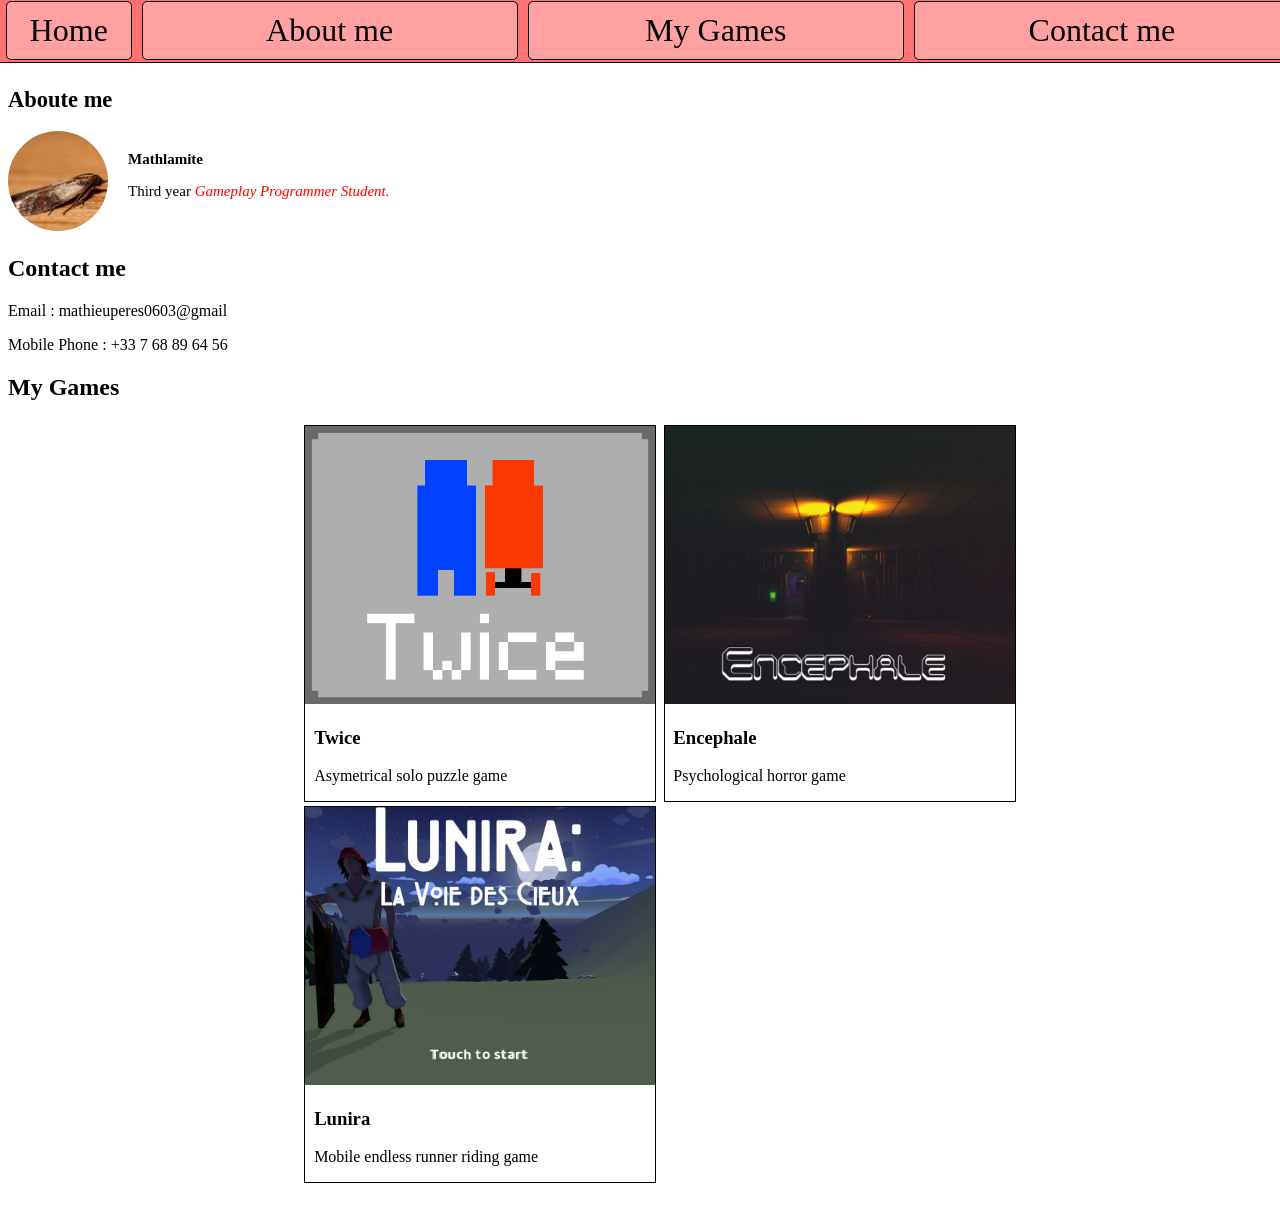
==== index.html @ 0a3e65ff "l" ====
<!DOCTYPE html>
<html lang="en">
<head>
    <meta charset="UTF-8">
    <meta name="viewport" content="width=device-width, initial-scale=1.0">
    <title>Mathieu Peres</title>
</head>
<body>
    <nav class="menu">
        <ul class="buttons">
            <li class="homebutton"><a href="#">Home</a></li>
            <li class="otherbutton"><a href="#section-aboutme">About me</a></li>
            <li class="otherbutton"><a href="#section-mygames">My Games</a></li>
            <li class="otherbutton"><a href="#section-contactme">Contact me</a></li>
        </ul>
    </nav>
    
    <nav class="aboutme">
        <h2 id="section-aboutme">Aboute me</h2>
        <img src="Images/pp.png" alt="Profile Picture">
        <p class="username">Mathlamite</p>
        <p>Third year <em>Gameplay Programmer Student.</em></p>    
    </nav>

    <nav class="contactme">
        <h2 id="section-contactme">Contact me</h2>
        <p>Email : mathieuperes0603@gmail</p>
        <p>Mobile Phone : +33 7 68 89 64 56</p>
    </nav>

    <nav class="mygames">
        <h2 id="section-mygames">My Games</h2>
        <ol>
            <ul>
                <li>
                    <img src="Images/Twice.png" alt="Twice">
                    <h3>Twice</h3>
                    <p class="description">Asymetrical solo puzzle game</p>
                </li>
                <li>
                    <img src="Images/Lunira.png" alt="Twice">
                    <h3>Lunira</h3>
                    <p class="description">Mobile endless runner riding  game</p>
                </li>
            </ul>
            <ul>
                <li>
                    <img src="Images/Encephale.png" alt="Encephale">
                    <h3>Encephale</h3>
                    <p class="description">Psychological horror game</p>
                </li>
            </ul>
        </ol>
    </nav>
</body>
<style>
    .aboutme {
        padding: 20px 0px;
    }

    .menu {
        width: 100%;
        position: fixed;
    }
    .menu ul {
        border: 1px solid black;
        list-style: none;
        display: flex;
        padding: 2px;
        background-color: rgb(255, 114, 114);
        margin: -10px;
    }

    .buttons li{
        border: 1px solid black;
        border-radius: 5px;
        padding: 10px 20px;
        font-size: xx-large;
        background-color: rgb(255, 161, 161);
        margin: 0px 5px;
    }
    .buttons li a {
        align-items: center;
    }
    .homebutton {
        width: 25%;
    }
    .otherbutton{
        width: 100%;
    }

    .menu li a {
        color: black;
        text-align: center;
        text-decoration: none;
        display: block;
        width: 100%;  
        height: 100%;
        box-sizing: border-box;
    }

    .aboutme img {
        width: 100px;
        border-radius: 50px;
        float: left;
        margin-right: 20px  ;
    }
    .username {
        font-weight: bold; 
        padding-top: 20px;
    }
    .aboutme {
        font-size: 15px;
        padding-top: 60px; 
    }
    em {
        color: red;
    }
    h1 {
        text-align: center;
    }
    .mygames ol {
        display: flex;
        margin-left: 20%;
        margin-right: 20%;
    }
    .mygames ul {
        padding: 0.5%;
        width: 100%;
    }
    .mygames li {
        border: 1px solid black;
        list-style: none;
        margin-bottom: 1%;
    }
    .mygames img {
        width: 100%;
    }
    .mygames p {
        padding-left: 2.5%;
    }
    .mygames h3 {
        padding-left: 2.5%;
        padding-bottom: 0%;
    }
</style>
</html>
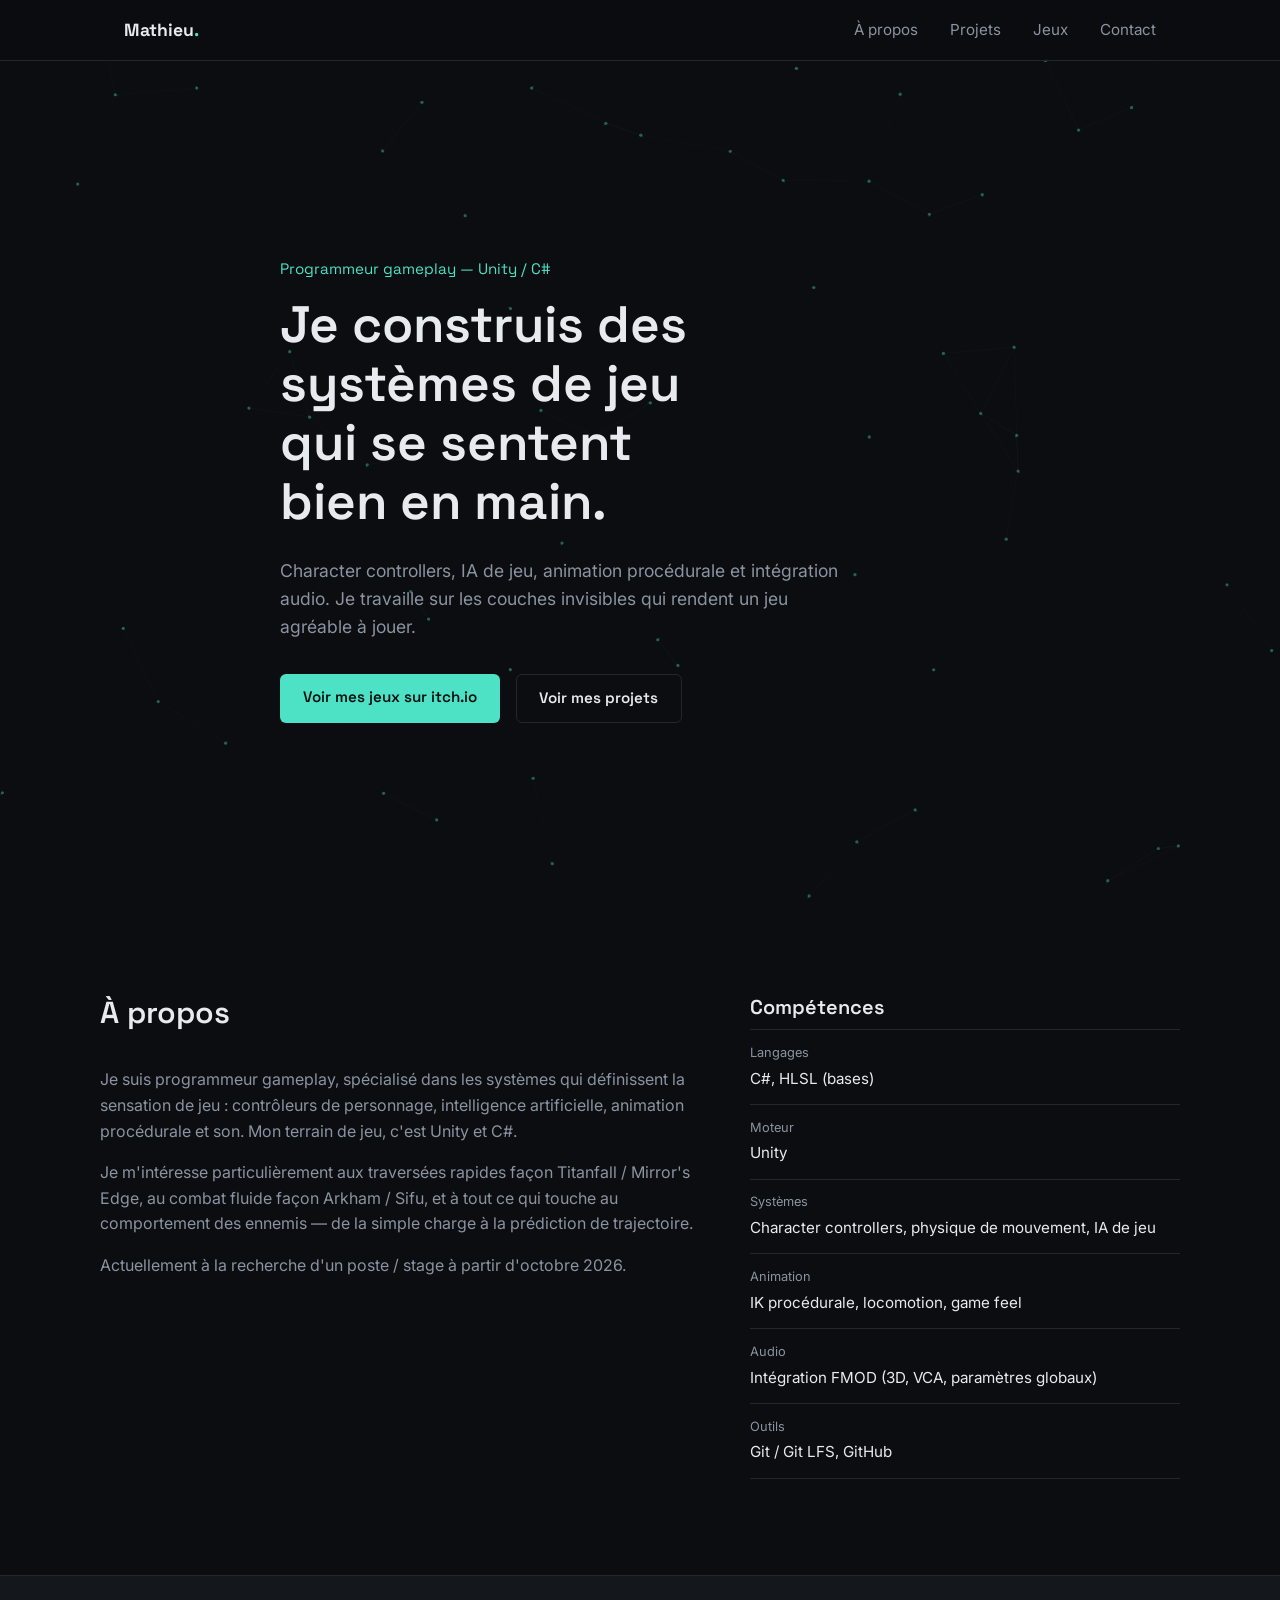
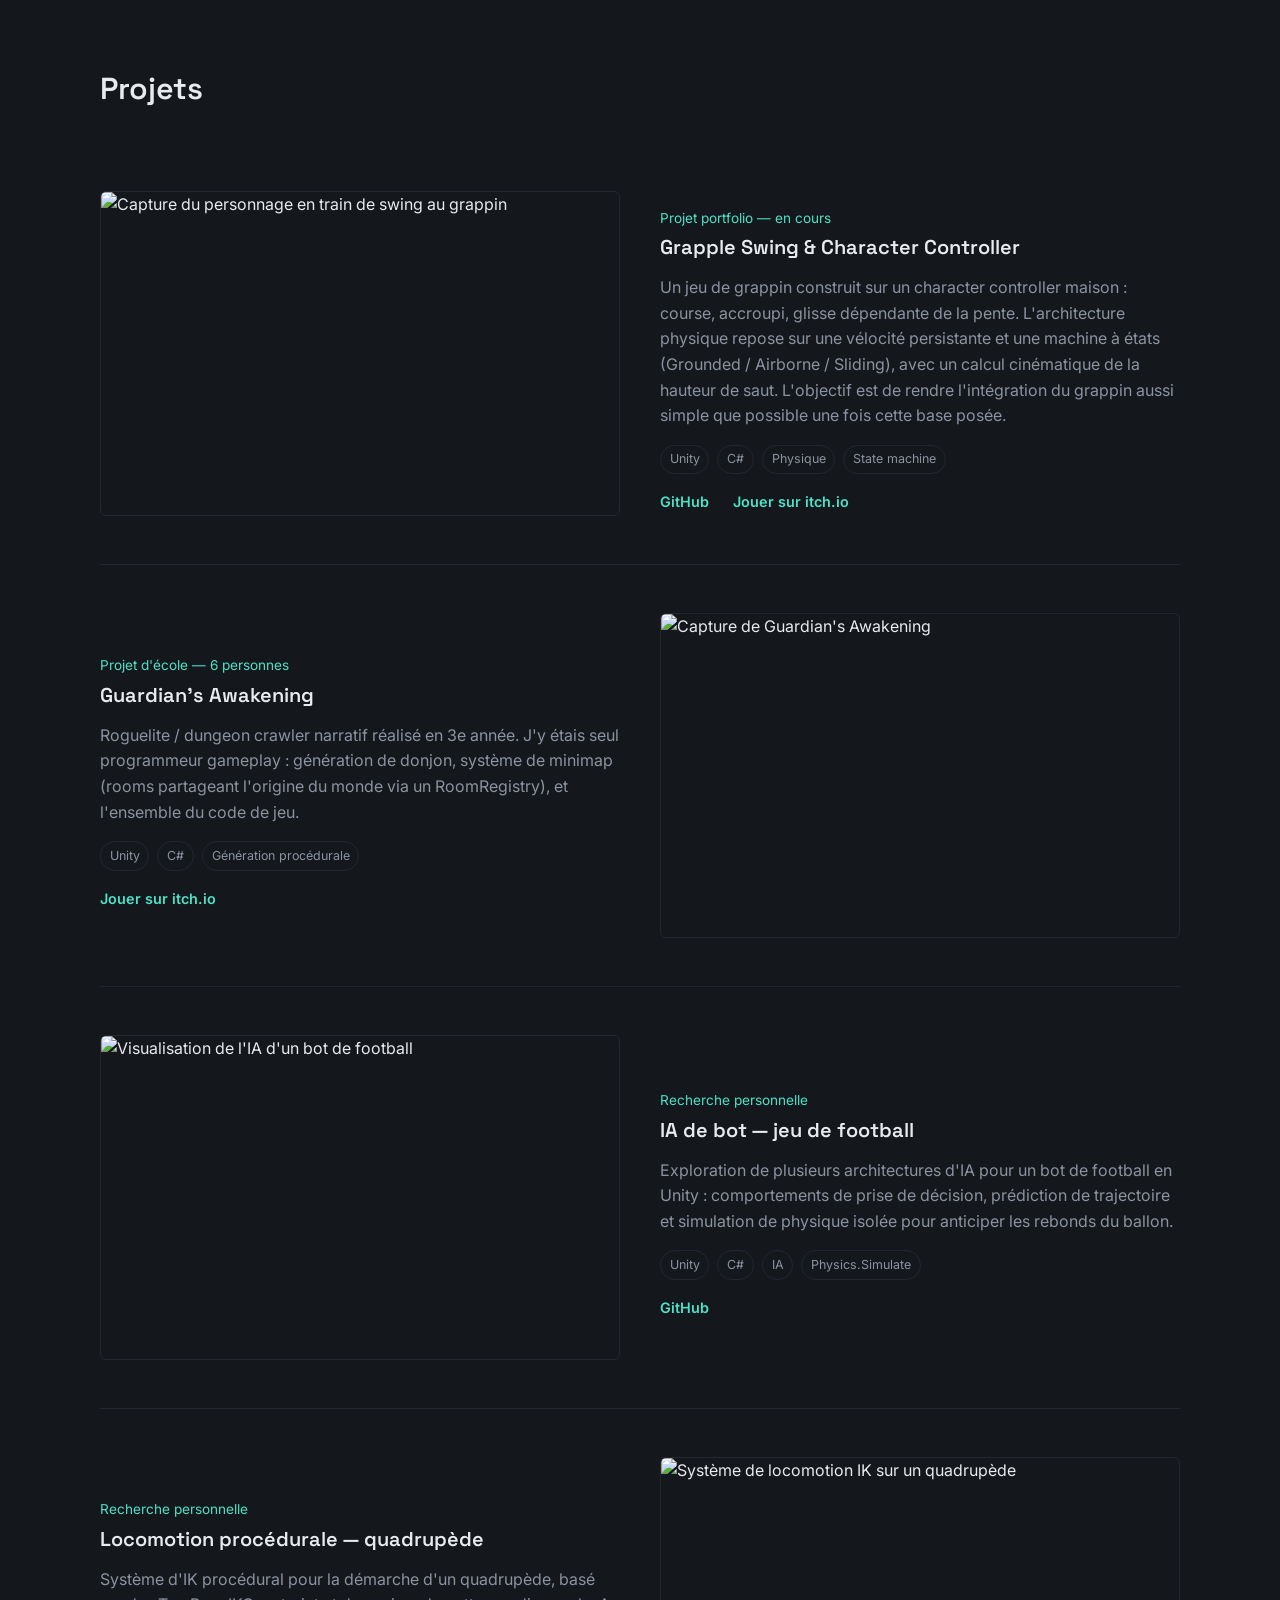
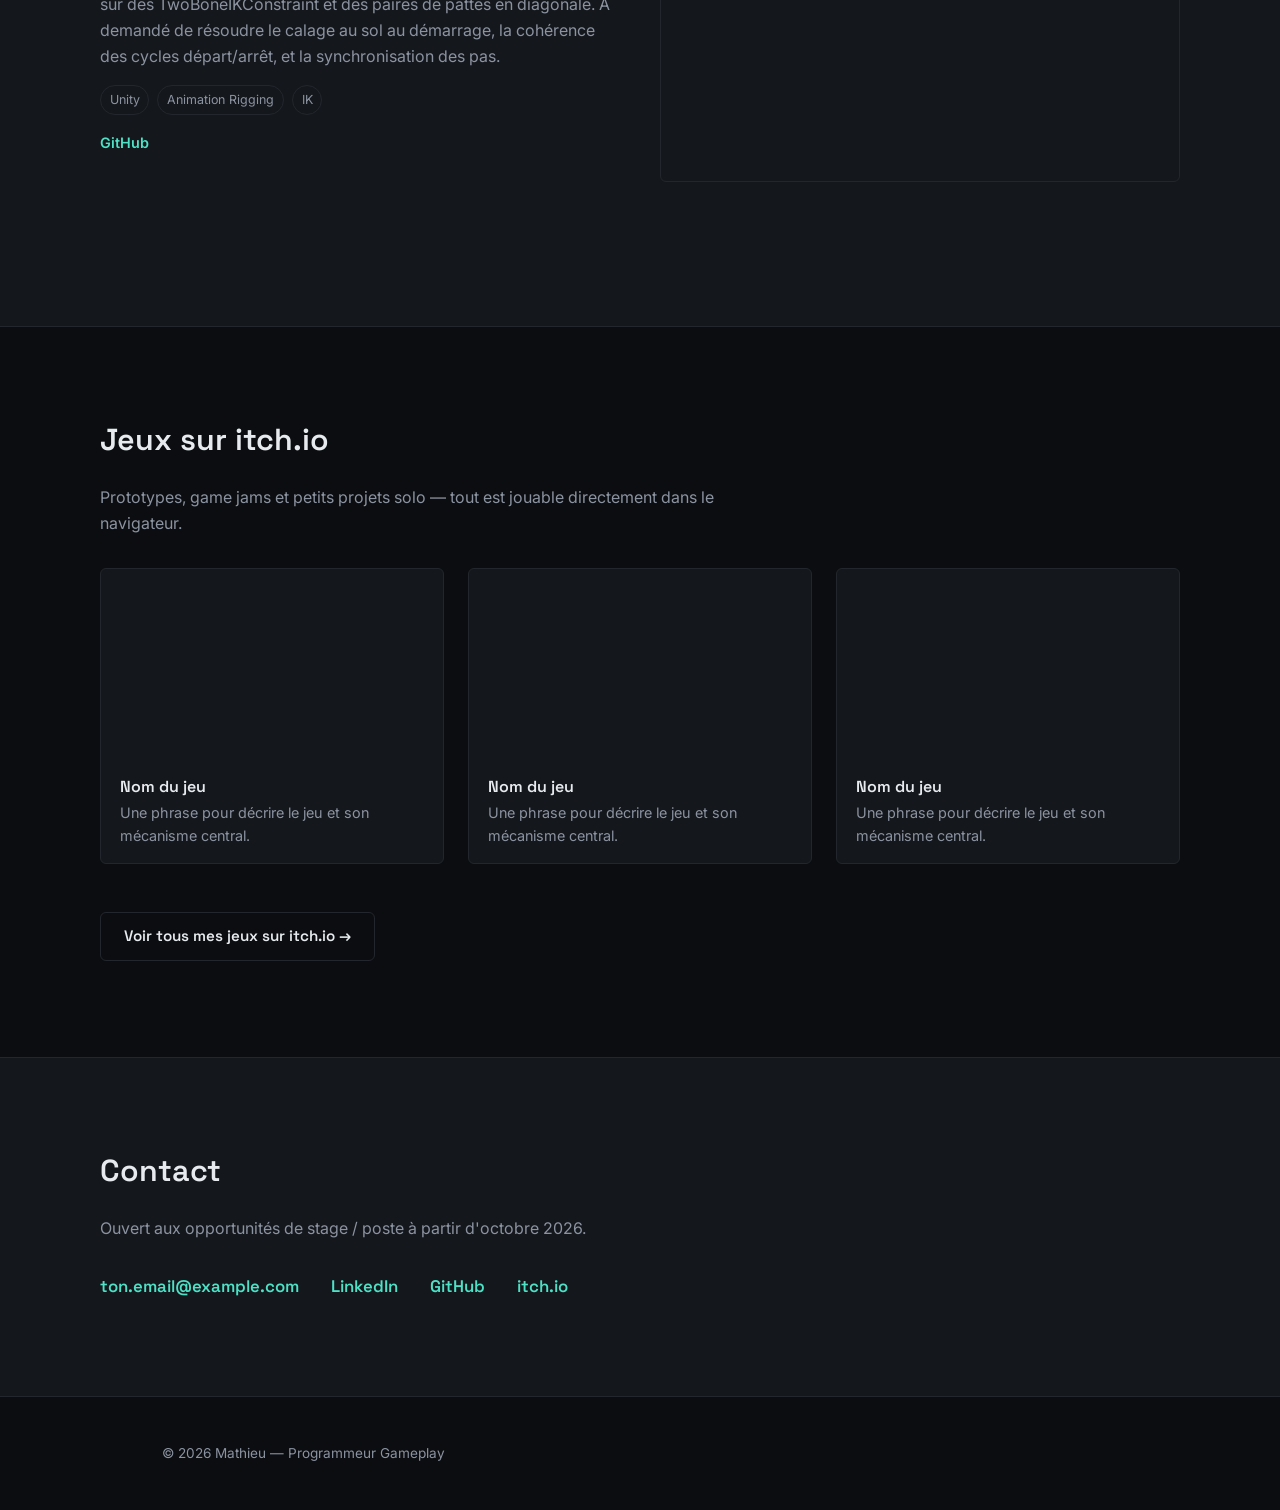
==== commit d2724693: "'" ====
--- a/index.html
+++ b/index.html
@@ -1,147 +1,254 @@
 <!DOCTYPE html>
-<html lang="en">
+<html lang="fr">
 <head>
-    <meta charset="UTF-8">
-    <meta name="viewport" content="width=device-width, initial-scale=1.0">
-    <title>Mathieu Peres</title>
+<meta charset="UTF-8">
+<meta name="viewport" content="width=device-width, initial-scale=1.0">
+<title>Mathieu — Programmeur Gameplay</title>
+<meta name="description" content="Portfolio de Mathieu, programmeur gameplay Unity/C# — character controllers, IA de jeu, animation procédurale et audio.">
+<link rel="preconnect" href="https://fonts.googleapis.com">
+<link rel="preconnect" href="https://fonts.gstatic.com" crossorigin>
+<link href="https://fonts.googleapis.com/css2?family=Space+Grotesk:wght@500;600;700&family=Inter:wght@400;500;600&display=swap" rel="stylesheet">
+<link rel="stylesheet" href="style.css">
 </head>
 <body>
-    <nav class="menu">
-        <ul class="buttons">
-            <li class="homebutton"><a href="#">Home</a></li>
-            <li class="otherbutton"><a href="#section-aboutme">About me</a></li>
-            <li class="otherbutton"><a href="#section-mygames">My Games</a></li>
-            <li class="otherbutton"><a href="#section-contactme">Contact me</a></li>
+
+<!-- ============ HEADER / NAV ============ -->
+<header class="site-header">
+  <div class="header-inner">
+    <a href="#top" class="logo">Mathieu<span class="dot">.</span></a>
+
+    <nav class="main-nav" id="main-nav">
+      <a href="#apropos">À propos</a>
+      <a href="#projets">Projets</a>
+      <a href="#itch">Jeux</a>
+      <a href="#contact">Contact</a>
+    </nav>
+
+    <button class="nav-toggle" id="nav-toggle" aria-label="Ouvrir le menu" aria-expanded="false">
+      <span></span><span></span><span></span>
+    </button>
+  </div>
+</header>
+
+<main id="top">
+
+  <!-- ============ HERO ============ -->
+  <section class="hero">
+    <canvas id="hero-canvas" aria-hidden="true"></canvas>
+    <div class="hero-content">
+      <p class="hero-kicker">Programmeur gameplay — Unity / C#</p>
+      <h1 class="hero-title">Je construis des systèmes de jeu qui se sentent bien en main.</h1>
+      <p class="hero-lead">
+        Character controllers, IA de jeu, animation procédurale et intégration audio.
+        Je travaille sur les couches invisibles qui rendent un jeu agréable à jouer.
+      </p>
+      <div class="hero-actions">
+        <!-- TODO: remplace par ton lien itch.io -->
+        <a class="btn btn-primary" href="https://TON-PSEUDO.itch.io" target="_blank" rel="noopener">Voir mes jeux sur itch.io</a>
+        <a class="btn btn-ghost" href="#projets">Voir mes projets</a>
+      </div>
+    </div>
+  </section>
+
+  <!-- ============ À PROPOS ============ -->
+  <section class="section" id="apropos">
+    <div class="section-inner about-grid">
+      <div class="about-text">
+        <h2>À propos</h2>
+        <p>
+          Je suis programmeur gameplay, spécialisé dans les systèmes qui définissent la sensation
+          de jeu : contrôleurs de personnage, intelligence artificielle, animation procédurale
+          et son. Mon terrain de jeu, c'est Unity et C#.
+        </p>
+        <p>
+          Je m'intéresse particulièrement aux traversées rapides façon Titanfall / Mirror's Edge,
+          au combat fluide façon Arkham / Sifu, et à tout ce qui touche au comportement des
+          ennemis — de la simple charge à la prédiction de trajectoire.
+        </p>
+        <p>
+          <!-- TODO: ajuste selon ta situation actuelle (stage, dispo, etc.) -->
+          Actuellement à la recherche d'un poste / stage à partir d'octobre 2026.
+        </p>
+      </div>
+
+      <div class="about-skills">
+        <h3>Compétences</h3>
+        <ul class="skill-list">
+          <li><span>Langages</span>C#, HLSL (bases)</li>
+          <li><span>Moteur</span>Unity</li>
+          <li><span>Systèmes</span>Character controllers, physique de mouvement, IA de jeu</li>
+          <li><span>Animation</span>IK procédurale, locomotion, game feel</li>
+          <li><span>Audio</span>Intégration FMOD (3D, VCA, paramètres globaux)</li>
+          <li><span>Outils</span>Git / Git LFS, GitHub</li>
         </ul>
-    </nav>
-    
-    <nav class="aboutme">
-        <h2 id="section-aboutme">Aboute me</h2>
-        <img src="Images/pp.png" alt="Profile Picture">
-        <p class="username">Mathlamite</p>
-        <p>Third year <em>Gameplay Programmer Student.</em></p>    
-    </nav>
-
-    <nav class="contactme">
-        <h2 id="section-contactme">Contact me</h2>
-        <p>Email : mathieuperes0603@gmail</p>
-        <p>Mobile Phone : +33 7 68 89 64 56</p>
-    </nav>
-
-    <nav class="mygames">
-        <h2 id="section-mygames">My Games</h2>
-        <ol>
-            <ul>
-                <li>
-                    <img src="Images/Twice.png" alt="Twice">
-                    <h3>Twice</h3>
-                    <p class="description">Asymetrical solo puzzle game</p>
-                </li>
-                <li>
-                    <img src="Images/Lunira.png" alt="Twice">
-                    <h3>Lunira</h3>
-                    <p class="description">Mobile endless runner riding  game</p>
-                </li>
-            </ul>
-            <ul>
-                <li>
-                    <img src="Images/Encephale.png" alt="Encephale">
-                    <h3>Encephale</h3>
-                    <p class="description">Psychological horror game</p>
-                </li>
-            </ul>
-        </ol>
-    </nav>
+      </div>
+    </div>
+  </section>
+
+  <!-- ============ PROJETS DÉTAILLÉS ============ -->
+  <section class="section section-alt" id="projets">
+    <div class="section-inner">
+      <h2>Projets</h2>
+
+      <!-- PROJET 1 -->
+      <article class="project">
+        <div class="project-media">
+          <!-- TODO: remplace par un gif/screenshot du grapple swing -->
+          <img src="images/projet-grapple.jpg" alt="Capture du personnage en train de swing au grappin" loading="lazy">
+        </div>
+        <div class="project-body">
+          <p class="project-tag">Projet portfolio — en cours</p>
+          <h3>Grapple Swing & Character Controller</h3>
+          <p>
+            Un jeu de grappin construit sur un character controller maison : course, accroupi,
+            glisse dépendante de la pente. L'architecture physique repose sur une vélocité
+            persistante et une machine à états (Grounded / Airborne / Sliding), avec un calcul
+            cinématique de la hauteur de saut. L'objectif est de rendre l'intégration du grappin
+            aussi simple que possible une fois cette base posée.
+          </p>
+          <div class="project-tech">
+            <span>Unity</span><span>C#</span><span>Physique</span><span>State machine</span>
+          </div>
+          <div class="project-links">
+            <!-- TODO: liens réels -->
+            <a href="#" target="_blank" rel="noopener">GitHub</a>
+            <a href="#" target="_blank" rel="noopener">Jouer sur itch.io</a>
+          </div>
+        </div>
+      </article>
+
+      <!-- PROJET 2 -->
+      <article class="project project-reverse">
+        <div class="project-media">
+          <img src="images/projet-guardians.jpg" alt="Capture de Guardian's Awakening" loading="lazy">
+        </div>
+        <div class="project-body">
+          <p class="project-tag">Projet d'école — 6 personnes</p>
+          <h3>Guardian's Awakening</h3>
+          <p>
+            Roguelite / dungeon crawler narratif réalisé en 3e année. J'y étais seul programmeur
+            gameplay : génération de donjon, système de minimap (rooms partageant l'origine du
+            monde via un RoomRegistry), et l'ensemble du code de jeu.
+          </p>
+          <div class="project-tech">
+            <span>Unity</span><span>C#</span><span>Génération procédurale</span>
+          </div>
+          <div class="project-links">
+            <a href="#" target="_blank" rel="noopener">Jouer sur itch.io</a>
+          </div>
+        </div>
+      </article>
+
+      <!-- PROJET 3 -->
+      <article class="project">
+        <div class="project-media">
+          <img src="images/projet-ia-foot.jpg" alt="Visualisation de l'IA d'un bot de football" loading="lazy">
+        </div>
+        <div class="project-body">
+          <p class="project-tag">Recherche personnelle</p>
+          <h3>IA de bot — jeu de football</h3>
+          <p>
+            Exploration de plusieurs architectures d'IA pour un bot de football en Unity :
+            comportements de prise de décision, prédiction de trajectoire et simulation de
+            physique isolée pour anticiper les rebonds du ballon.
+          </p>
+          <div class="project-tech">
+            <span>Unity</span><span>C#</span><span>IA</span><span>Physics.Simulate</span>
+          </div>
+          <div class="project-links">
+            <a href="#" target="_blank" rel="noopener">GitHub</a>
+          </div>
+        </div>
+      </article>
+
+      <!-- PROJET 4 -->
+      <article class="project project-reverse">
+        <div class="project-media">
+          <img src="images/projet-ik.jpg" alt="Système de locomotion IK sur un quadrupède" loading="lazy">
+        </div>
+        <div class="project-body">
+          <p class="project-tag">Recherche personnelle</p>
+          <h3>Locomotion procédurale — quadrupède</h3>
+          <p>
+            Système d'IK procédural pour la démarche d'un quadrupède, basé sur des
+            TwoBoneIKConstraint et des paires de pattes en diagonale. A demandé de résoudre le
+            calage au sol au démarrage, la cohérence des cycles départ/arrêt, et la
+            synchronisation des pas.
+          </p>
+          <div class="project-tech">
+            <span>Unity</span><span>Animation Rigging</span><span>IK</span>
+          </div>
+          <div class="project-links">
+            <a href="#" target="_blank" rel="noopener">GitHub</a>
+          </div>
+        </div>
+      </article>
+
+    </div>
+  </section>
+
+  <!-- ============ JEUX ITCH.IO ============ -->
+  <section class="section" id="itch">
+    <div class="section-inner">
+      <h2>Jeux sur itch.io</h2>
+      <p class="section-lead">
+        Prototypes, game jams et petits projets solo — tout est jouable directement dans le navigateur.
+      </p>
+
+      <div class="itch-grid">
+        <!-- TODO: dupliquer ce bloc pour chaque jeu, remplacer image/titre/lien -->
+        <a class="itch-card" href="https://TON-PSEUDO.itch.io/jeu-1" target="_blank" rel="noopener">
+          <img src="images/itch-jeu-1.jpg" alt="" loading="lazy">
+          <div class="itch-card-body">
+            <h3>Nom du jeu</h3>
+            <p>Une phrase pour décrire le jeu et son mécanisme central.</p>
+          </div>
+        </a>
+
+        <a class="itch-card" href="https://TON-PSEUDO.itch.io/jeu-2" target="_blank" rel="noopener">
+          <img src="images/itch-jeu-2.jpg" alt="" loading="lazy">
+          <div class="itch-card-body">
+            <h3>Nom du jeu</h3>
+            <p>Une phrase pour décrire le jeu et son mécanisme central.</p>
+          </div>
+        </a>
+
+        <a class="itch-card" href="https://TON-PSEUDO.itch.io/jeu-3" target="_blank" rel="noopener">
+          <img src="images/itch-jeu-3.jpg" alt="" loading="lazy">
+          <div class="itch-card-body">
+            <h3>Nom du jeu</h3>
+            <p>Une phrase pour décrire le jeu et son mécanisme central.</p>
+          </div>
+        </a>
+      </div>
+
+      <a class="btn btn-ghost itch-see-all" href="https://TON-PSEUDO.itch.io" target="_blank" rel="noopener">
+        Voir tous mes jeux sur itch.io →
+      </a>
+    </div>
+  </section>
+
+  <!-- ============ CONTACT ============ -->
+  <section class="section section-alt" id="contact">
+    <div class="section-inner contact-inner">
+      <h2>Contact</h2>
+      <p class="section-lead">Ouvert aux opportunités de stage / poste à partir d'octobre 2026.</p>
+      <div class="contact-links">
+        <!-- TODO: remplace par tes vraies infos -->
+        <a href="mailto:ton.email@example.com">ton.email@example.com</a>
+        <a href="https://linkedin.com/in/ton-profil" target="_blank" rel="noopener">LinkedIn</a>
+        <a href="https://github.com/ton-pseudo" target="_blank" rel="noopener">GitHub</a>
+        <a href="https://TON-PSEUDO.itch.io" target="_blank" rel="noopener">itch.io</a>
+      </div>
+    </div>
+  </section>
+
+</main>
+
+<footer class="site-footer">
+  <p>&copy; <span id="year"></span> Mathieu — Programmeur Gameplay</p>
+</footer>
+
+<script src="script.js"></script>
 </body>
-<style>
-    .aboutme {
-        padding: 20px 0px;
-    }
-
-    .menu {
-        width: 100%;
-        position: fixed;
-    }
-    .menu ul {
-        border: 1px solid black;
-        list-style: none;
-        display: flex;
-        padding: 2px;
-        background-color: rgb(255, 114, 114);
-        margin: -10px;
-    }
-
-    .buttons li{
-        border: 1px solid black;
-        border-radius: 5px;
-        padding: 10px 20px;
-        font-size: xx-large;
-        background-color: rgb(255, 161, 161);
-        margin: 0px 5px;
-    }
-    .buttons li a {
-        align-items: center;
-    }
-    .homebutton {
-        width: 25%;
-    }
-    .otherbutton{
-        width: 100%;
-    }
-
-    .menu li a {
-        color: black;
-        text-align: center;
-        text-decoration: none;
-        display: block;
-        width: 100%;  
-        height: 100%;
-        box-sizing: border-box;
-    }
-
-    .aboutme img {
-        width: 100px;
-        border-radius: 50px;
-        float: left;
-        margin-right: 20px  ;
-    }
-    .username {
-        font-weight: bold; 
-        padding-top: 20px;
-    }
-    .aboutme {
-        font-size: 15px;
-        padding-top: 60px; 
-    }
-    em {
-        color: red;
-    }
-    h1 {
-        text-align: center;
-    }
-    .mygames ol {
-        display: flex;
-        margin-left: 20%;
-        margin-right: 20%;
-    }
-    .mygames ul {
-        padding: 0.5%;
-        width: 100%;
-    }
-    .mygames li {
-        border: 1px solid black;
-        list-style: none;
-        margin-bottom: 1%;
-    }
-    .mygames img {
-        width: 100%;
-    }
-    .mygames p {
-        padding-left: 2.5%;
-    }
-    .mygames h3 {
-        padding-left: 2.5%;
-        padding-bottom: 0%;
-    }
-</style>
-</html>+</html>
--- a/style.css
+++ b/style.css
@@ -0,0 +1,335 @@
+/* ============================================================
+   TOKENS
+   ============================================================ */
+:root {
+  --bg:        #0B0D10;
+  --surface:   #14171C;
+  --border:    #23272D;
+  --text:      #E7EAEE;
+  --text-muted:#8B93A1;
+  --accent:    #4DE1C6;   /* couleur "vecteur de vélocité" — signature du site */
+  --accent-dim: rgba(77, 225, 198, 0.12);
+
+  --font-display: "Space Grotesk", sans-serif;
+  --font-body: "Inter", sans-serif;
+
+  --max-width: 1080px;
+  --radius: 6px;
+}
+
+* { box-sizing: border-box; }
+
+html {
+  scroll-behavior: smooth;
+}
+
+@media (prefers-reduced-motion: reduce) {
+  html { scroll-behavior: auto; }
+  * { animation: none !important; transition: none !important; }
+}
+
+body {
+  margin: 0;
+  background: var(--bg);
+  color: var(--text);
+  font-family: var(--font-body);
+  font-size: 16px;
+  line-height: 1.6;
+  -webkit-font-smoothing: antialiased;
+}
+
+h1, h2, h3 {
+  font-family: var(--font-display);
+  font-weight: 600;
+  line-height: 1.15;
+  margin: 0 0 0.5em;
+  color: var(--text);
+}
+
+h2 { font-size: 1.9rem; margin-bottom: 1.2em; }
+h3 { font-size: 1.25rem; }
+
+p { color: var(--text-muted); max-width: 62ch; }
+
+a {
+  color: var(--accent);
+  text-decoration: none;
+}
+
+img { max-width: 100%; display: block; border-radius: var(--radius); }
+
+/* ============================================================
+   LAYOUT HELPERS
+   ============================================================ */
+.section { padding: 6rem 1.5rem; }
+.section-alt { background: var(--surface); border-top: 1px solid var(--border); border-bottom: 1px solid var(--border); }
+.section-inner { max-width: var(--max-width); margin: 0 auto; }
+.section-lead { margin-top: -0.6em; margin-bottom: 2em; }
+
+.btn {
+  display: inline-block;
+  padding: 0.75em 1.5em;
+  border-radius: var(--radius);
+  font-family: var(--font-display);
+  font-weight: 600;
+  font-size: 0.95rem;
+  transition: background 0.15s ease, border-color 0.15s ease, color 0.15s ease;
+}
+.btn-primary {
+  background: var(--accent);
+  color: #06110E;
+}
+.btn-primary:hover { background: #6EF0D9; }
+
+.btn-ghost {
+  border: 1px solid var(--border);
+  color: var(--text);
+}
+.btn-ghost:hover { border-color: var(--accent); color: var(--accent); }
+
+/* ============================================================
+   HEADER / NAV
+   ============================================================ */
+.site-header {
+  position: fixed;
+  top: 0; left: 0; right: 0;
+  z-index: 50;
+  background: rgba(11, 13, 16, 0.75);
+  backdrop-filter: blur(8px);
+  border-bottom: 1px solid var(--border);
+}
+
+.header-inner {
+  max-width: var(--max-width);
+  margin: 0 auto;
+  padding: 1rem 1.5rem;
+  display: flex;
+  align-items: center;
+  justify-content: space-between;
+}
+
+.logo {
+  font-family: var(--font-display);
+  font-weight: 700;
+  font-size: 1.1rem;
+  color: var(--text);
+}
+.logo .dot { color: var(--accent); }
+
+.main-nav { display: flex; gap: 2rem; }
+.main-nav a {
+  color: var(--text-muted);
+  font-size: 0.95rem;
+}
+.main-nav a:hover { color: var(--text); }
+
+.nav-toggle {
+  display: none;
+  flex-direction: column;
+  gap: 4px;
+  background: none;
+  border: none;
+  cursor: pointer;
+  padding: 0.4rem;
+}
+.nav-toggle span {
+  width: 22px; height: 2px;
+  background: var(--text);
+}
+
+@media (max-width: 720px) {
+  .main-nav {
+    position: absolute;
+    top: 100%; left: 0; right: 0;
+    background: var(--bg);
+    border-bottom: 1px solid var(--border);
+    flex-direction: column;
+    gap: 0;
+    display: none;
+  }
+  .main-nav.open { display: flex; }
+  .main-nav a { padding: 1rem 1.5rem; border-top: 1px solid var(--border); }
+  .nav-toggle { display: flex; }
+}
+
+/* ============================================================
+   HERO
+   ============================================================ */
+.hero {
+  position: relative;
+  min-height: 100vh;
+  display: flex;
+  align-items: center;
+  overflow: hidden;
+  padding: 8rem 1.5rem 4rem;
+}
+
+#hero-canvas {
+  position: absolute;
+  inset: 0;
+  width: 100%;
+  height: 100%;
+  opacity: 0.55;
+}
+
+.hero-content {
+  position: relative;
+  max-width: 720px;
+  margin: 0 auto;
+  text-align: left;
+  width: 100%;
+}
+
+.hero-kicker {
+  color: var(--accent);
+  font-family: var(--font-display);
+  font-size: 0.95rem;
+  margin-bottom: 1em;
+}
+
+.hero-title {
+  font-size: clamp(2rem, 5vw, 3.2rem);
+  max-width: 14ch;
+}
+
+.hero-lead { font-size: 1.1rem; max-width: 52ch; }
+
+.hero-actions {
+  margin-top: 2rem;
+  display: flex;
+  gap: 1rem;
+  flex-wrap: wrap;
+}
+
+/* ============================================================
+   À PROPOS
+   ============================================================ */
+.about-grid {
+  display: grid;
+  grid-template-columns: 1.4fr 1fr;
+  gap: 3rem;
+}
+
+@media (max-width: 800px) {
+  .about-grid { grid-template-columns: 1fr; }
+}
+
+.skill-list {
+  list-style: none;
+  margin: 0; padding: 0;
+  border-top: 1px solid var(--border);
+}
+.skill-list li {
+  padding: 0.85em 0;
+  border-bottom: 1px solid var(--border);
+  color: var(--text);
+  font-size: 0.95rem;
+}
+.skill-list li span {
+  display: block;
+  color: var(--text-muted);
+  font-size: 0.8rem;
+  margin-bottom: 0.25em;
+}
+
+/* ============================================================
+   PROJETS
+   ============================================================ */
+.project {
+  display: grid;
+  grid-template-columns: 1fr 1fr;
+  gap: 2.5rem;
+  align-items: center;
+  padding: 3rem 0;
+  border-bottom: 1px solid var(--border);
+}
+.project:last-child { border-bottom: none; }
+
+.project-reverse .project-media { order: 2; }
+.project-reverse .project-body { order: 1; }
+
+@media (max-width: 800px) {
+  .project, .project-reverse { grid-template-columns: 1fr; }
+  .project-reverse .project-media,
+  .project-reverse .project-body { order: initial; }
+}
+
+.project-media img {
+  aspect-ratio: 16 / 10;
+  object-fit: cover;
+  background: var(--surface);
+  border: 1px solid var(--border);
+}
+
+.project-tag {
+  color: var(--accent);
+  font-size: 0.85rem;
+  margin-bottom: 0.5em;
+}
+
+.project-tech {
+  display: flex;
+  flex-wrap: wrap;
+  gap: 0.5em;
+  margin: 1em 0;
+}
+.project-tech span {
+  font-size: 0.78rem;
+  padding: 0.3em 0.7em;
+  border: 1px solid var(--border);
+  border-radius: 999px;
+  color: var(--text-muted);
+}
+
+.project-links { display: flex; gap: 1.5em; margin-top: 0.5em; }
+.project-links a { font-weight: 600; font-size: 0.9rem; }
+.project-links a:hover { color: #6EF0D9; }
+
+/* ============================================================
+   JEUX ITCH.IO
+   ============================================================ */
+.itch-grid {
+  display: grid;
+  grid-template-columns: repeat(auto-fit, minmax(240px, 1fr));
+  gap: 1.5rem;
+  margin-bottom: 2.5rem;
+}
+
+.itch-card {
+  display: block;
+  background: var(--surface);
+  border: 1px solid var(--border);
+  border-radius: var(--radius);
+  overflow: hidden;
+  transition: border-color 0.15s ease;
+}
+.itch-card:hover { border-color: var(--accent); }
+.itch-card img { border-radius: 0; aspect-ratio: 16/9; object-fit: cover; }
+.itch-card-body { padding: 1rem 1.2rem; }
+.itch-card-body h3 { font-size: 1rem; margin-bottom: 0.3em; }
+.itch-card-body p { font-size: 0.9rem; margin: 0; }
+
+.itch-see-all { margin-top: 0.5rem; }
+
+/* ============================================================
+   CONTACT / FOOTER
+   ============================================================ */
+.contact-links {
+  display: flex;
+  gap: 2rem;
+  flex-wrap: wrap;
+  margin-top: 1.5rem;
+}
+.contact-links a {
+  font-family: var(--font-display);
+  font-weight: 600;
+  font-size: 1.05rem;
+}
+.contact-links a:hover { color: #6EF0D9; }
+
+.site-footer {
+  text-align: center;
+  padding: 2rem 1.5rem;
+  color: var(--text-muted);
+  font-size: 0.85rem;
+}
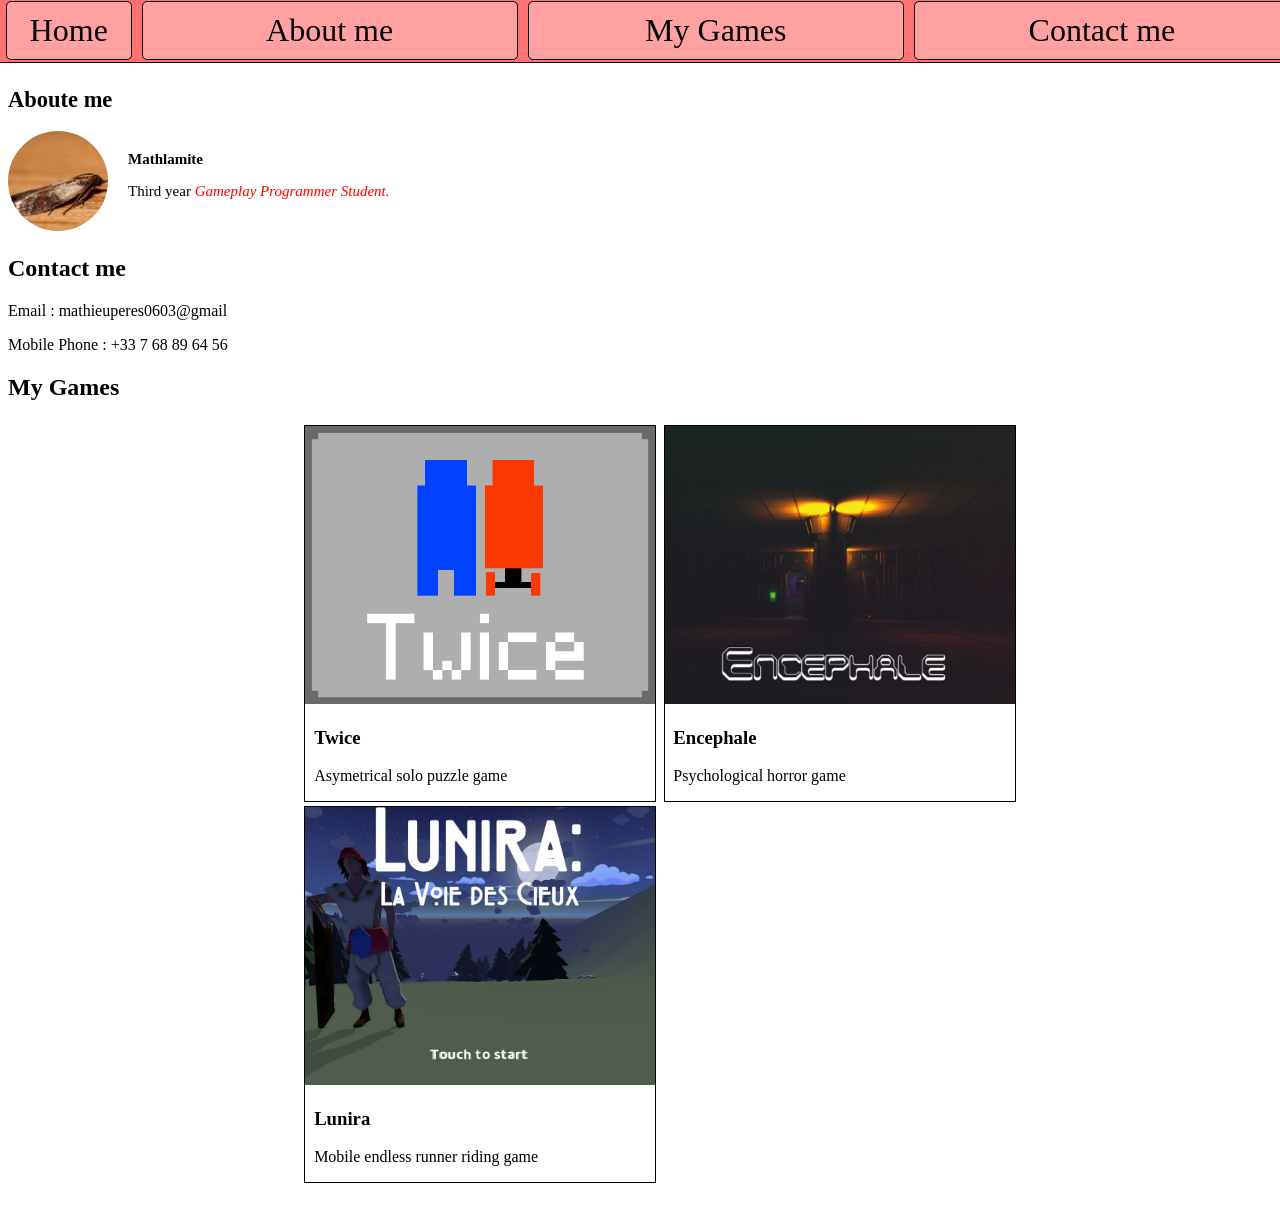
==== commit 3d29d71b: "Revert "'" This reverts commit d272469356151bc4af8805935f4db5f62e10a566." ====
--- a/index.html
+++ b/index.html
@@ -1,254 +1,147 @@
 <!DOCTYPE html>
-<html lang="fr">
+<html lang="en">
 <head>
-<meta charset="UTF-8">
-<meta name="viewport" content="width=device-width, initial-scale=1.0">
-<title>Mathieu — Programmeur Gameplay</title>
-<meta name="description" content="Portfolio de Mathieu, programmeur gameplay Unity/C# — character controllers, IA de jeu, animation procédurale et audio.">
-<link rel="preconnect" href="https://fonts.googleapis.com">
-<link rel="preconnect" href="https://fonts.gstatic.com" crossorigin>
-<link href="https://fonts.googleapis.com/css2?family=Space+Grotesk:wght@500;600;700&family=Inter:wght@400;500;600&display=swap" rel="stylesheet">
-<link rel="stylesheet" href="style.css">
+    <meta charset="UTF-8">
+    <meta name="viewport" content="width=device-width, initial-scale=1.0">
+    <title>Mathieu Peres</title>
 </head>
 <body>
-
-<!-- ============ HEADER / NAV ============ -->
-<header class="site-header">
-  <div class="header-inner">
-    <a href="#top" class="logo">Mathieu<span class="dot">.</span></a>
-
-    <nav class="main-nav" id="main-nav">
-      <a href="#apropos">À propos</a>
-      <a href="#projets">Projets</a>
-      <a href="#itch">Jeux</a>
-      <a href="#contact">Contact</a>
+    <nav class="menu">
+        <ul class="buttons">
+            <li class="homebutton"><a href="#">Home</a></li>
+            <li class="otherbutton"><a href="#section-aboutme">About me</a></li>
+            <li class="otherbutton"><a href="#section-mygames">My Games</a></li>
+            <li class="otherbutton"><a href="#section-contactme">Contact me</a></li>
+        </ul>
+    </nav>
+    
+    <nav class="aboutme">
+        <h2 id="section-aboutme">Aboute me</h2>
+        <img src="Images/pp.png" alt="Profile Picture">
+        <p class="username">Mathlamite</p>
+        <p>Third year <em>Gameplay Programmer Student.</em></p>    
     </nav>
 
-    <button class="nav-toggle" id="nav-toggle" aria-label="Ouvrir le menu" aria-expanded="false">
-      <span></span><span></span><span></span>
-    </button>
-  </div>
-</header>
+    <nav class="contactme">
+        <h2 id="section-contactme">Contact me</h2>
+        <p>Email : mathieuperes0603@gmail</p>
+        <p>Mobile Phone : +33 7 68 89 64 56</p>
+    </nav>
 
-<main id="top">
+    <nav class="mygames">
+        <h2 id="section-mygames">My Games</h2>
+        <ol>
+            <ul>
+                <li>
+                    <img src="Images/Twice.png" alt="Twice">
+                    <h3>Twice</h3>
+                    <p class="description">Asymetrical solo puzzle game</p>
+                </li>
+                <li>
+                    <img src="Images/Lunira.png" alt="Twice">
+                    <h3>Lunira</h3>
+                    <p class="description">Mobile endless runner riding  game</p>
+                </li>
+            </ul>
+            <ul>
+                <li>
+                    <img src="Images/Encephale.png" alt="Encephale">
+                    <h3>Encephale</h3>
+                    <p class="description">Psychological horror game</p>
+                </li>
+            </ul>
+        </ol>
+    </nav>
+</body>
+<style>
+    .aboutme {
+        padding: 20px 0px;
+    }
 
-  <!-- ============ HERO ============ -->
-  <section class="hero">
-    <canvas id="hero-canvas" aria-hidden="true"></canvas>
-    <div class="hero-content">
-      <p class="hero-kicker">Programmeur gameplay — Unity / C#</p>
-      <h1 class="hero-title">Je construis des systèmes de jeu qui se sentent bien en main.</h1>
-      <p class="hero-lead">
-        Character controllers, IA de jeu, animation procédurale et intégration audio.
-        Je travaille sur les couches invisibles qui rendent un jeu agréable à jouer.
-      </p>
-      <div class="hero-actions">
-        <!-- TODO: remplace par ton lien itch.io -->
-        <a class="btn btn-primary" href="https://TON-PSEUDO.itch.io" target="_blank" rel="noopener">Voir mes jeux sur itch.io</a>
-        <a class="btn btn-ghost" href="#projets">Voir mes projets</a>
-      </div>
-    </div>
-  </section>
+    .menu {
+        width: 100%;
+        position: fixed;
+    }
+    .menu ul {
+        border: 1px solid black;
+        list-style: none;
+        display: flex;
+        padding: 2px;
+        background-color: rgb(255, 114, 114);
+        margin: -10px;
+    }
 
-  <!-- ============ À PROPOS ============ -->
-  <section class="section" id="apropos">
-    <div class="section-inner about-grid">
-      <div class="about-text">
-        <h2>À propos</h2>
-        <p>
-          Je suis programmeur gameplay, spécialisé dans les systèmes qui définissent la sensation
-          de jeu : contrôleurs de personnage, intelligence artificielle, animation procédurale
-          et son. Mon terrain de jeu, c'est Unity et C#.
-        </p>
-        <p>
-          Je m'intéresse particulièrement aux traversées rapides façon Titanfall / Mirror's Edge,
-          au combat fluide façon Arkham / Sifu, et à tout ce qui touche au comportement des
-          ennemis — de la simple charge à la prédiction de trajectoire.
-        </p>
-        <p>
-          <!-- TODO: ajuste selon ta situation actuelle (stage, dispo, etc.) -->
-          Actuellement à la recherche d'un poste / stage à partir d'octobre 2026.
-        </p>
-      </div>
+    .buttons li{
+        border: 1px solid black;
+        border-radius: 5px;
+        padding: 10px 20px;
+        font-size: xx-large;
+        background-color: rgb(255, 161, 161);
+        margin: 0px 5px;
+    }
+    .buttons li a {
+        align-items: center;
+    }
+    .homebutton {
+        width: 25%;
+    }
+    .otherbutton{
+        width: 100%;
+    }
 
-      <div class="about-skills">
-        <h3>Compétences</h3>
-        <ul class="skill-list">
-          <li><span>Langages</span>C#, HLSL (bases)</li>
-          <li><span>Moteur</span>Unity</li>
-          <li><span>Systèmes</span>Character controllers, physique de mouvement, IA de jeu</li>
-          <li><span>Animation</span>IK procédurale, locomotion, game feel</li>
-          <li><span>Audio</span>Intégration FMOD (3D, VCA, paramètres globaux)</li>
-          <li><span>Outils</span>Git / Git LFS, GitHub</li>
-        </ul>
-      </div>
-    </div>
-  </section>
+    .menu li a {
+        color: black;
+        text-align: center;
+        text-decoration: none;
+        display: block;
+        width: 100%;  
+        height: 100%;
+        box-sizing: border-box;
+    }
 
-  <!-- ============ PROJETS DÉTAILLÉS ============ -->
-  <section class="section section-alt" id="projets">
-    <div class="section-inner">
-      <h2>Projets</h2>
-
-      <!-- PROJET 1 -->
-      <article class="project">
-        <div class="project-media">
-          <!-- TODO: remplace par un gif/screenshot du grapple swing -->
-          <img src="images/projet-grapple.jpg" alt="Capture du personnage en train de swing au grappin" loading="lazy">
-        </div>
-        <div class="project-body">
-          <p class="project-tag">Projet portfolio — en cours</p>
-          <h3>Grapple Swing & Character Controller</h3>
-          <p>
-            Un jeu de grappin construit sur un character controller maison : course, accroupi,
-            glisse dépendante de la pente. L'architecture physique repose sur une vélocité
-            persistante et une machine à états (Grounded / Airborne / Sliding), avec un calcul
-            cinématique de la hauteur de saut. L'objectif est de rendre l'intégration du grappin
-            aussi simple que possible une fois cette base posée.
-          </p>
-          <div class="project-tech">
-            <span>Unity</span><span>C#</span><span>Physique</span><span>State machine</span>
-          </div>
-          <div class="project-links">
-            <!-- TODO: liens réels -->
-            <a href="#" target="_blank" rel="noopener">GitHub</a>
-            <a href="#" target="_blank" rel="noopener">Jouer sur itch.io</a>
-          </div>
-        </div>
-      </article>
-
-      <!-- PROJET 2 -->
-      <article class="project project-reverse">
-        <div class="project-media">
-          <img src="images/projet-guardians.jpg" alt="Capture de Guardian's Awakening" loading="lazy">
-        </div>
-        <div class="project-body">
-          <p class="project-tag">Projet d'école — 6 personnes</p>
-          <h3>Guardian's Awakening</h3>
-          <p>
-            Roguelite / dungeon crawler narratif réalisé en 3e année. J'y étais seul programmeur
-            gameplay : génération de donjon, système de minimap (rooms partageant l'origine du
-            monde via un RoomRegistry), et l'ensemble du code de jeu.
-          </p>
-          <div class="project-tech">
-            <span>Unity</span><span>C#</span><span>Génération procédurale</span>
-          </div>
-          <div class="project-links">
-            <a href="#" target="_blank" rel="noopener">Jouer sur itch.io</a>
-          </div>
-        </div>
-      </article>
-
-      <!-- PROJET 3 -->
-      <article class="project">
-        <div class="project-media">
-          <img src="images/projet-ia-foot.jpg" alt="Visualisation de l'IA d'un bot de football" loading="lazy">
-        </div>
-        <div class="project-body">
-          <p class="project-tag">Recherche personnelle</p>
-          <h3>IA de bot — jeu de football</h3>
-          <p>
-            Exploration de plusieurs architectures d'IA pour un bot de football en Unity :
-            comportements de prise de décision, prédiction de trajectoire et simulation de
-            physique isolée pour anticiper les rebonds du ballon.
-          </p>
-          <div class="project-tech">
-            <span>Unity</span><span>C#</span><span>IA</span><span>Physics.Simulate</span>
-          </div>
-          <div class="project-links">
-            <a href="#" target="_blank" rel="noopener">GitHub</a>
-          </div>
-        </div>
-      </article>
-
-      <!-- PROJET 4 -->
-      <article class="project project-reverse">
-        <div class="project-media">
-          <img src="images/projet-ik.jpg" alt="Système de locomotion IK sur un quadrupède" loading="lazy">
-        </div>
-        <div class="project-body">
-          <p class="project-tag">Recherche personnelle</p>
-          <h3>Locomotion procédurale — quadrupède</h3>
-          <p>
-            Système d'IK procédural pour la démarche d'un quadrupède, basé sur des
-            TwoBoneIKConstraint et des paires de pattes en diagonale. A demandé de résoudre le
-            calage au sol au démarrage, la cohérence des cycles départ/arrêt, et la
-            synchronisation des pas.
-          </p>
-          <div class="project-tech">
-            <span>Unity</span><span>Animation Rigging</span><span>IK</span>
-          </div>
-          <div class="project-links">
-            <a href="#" target="_blank" rel="noopener">GitHub</a>
-          </div>
-        </div>
-      </article>
-
-    </div>
-  </section>
-
-  <!-- ============ JEUX ITCH.IO ============ -->
-  <section class="section" id="itch">
-    <div class="section-inner">
-      <h2>Jeux sur itch.io</h2>
-      <p class="section-lead">
-        Prototypes, game jams et petits projets solo — tout est jouable directement dans le navigateur.
-      </p>
-
-      <div class="itch-grid">
-        <!-- TODO: dupliquer ce bloc pour chaque jeu, remplacer image/titre/lien -->
-        <a class="itch-card" href="https://TON-PSEUDO.itch.io/jeu-1" target="_blank" rel="noopener">
-          <img src="images/itch-jeu-1.jpg" alt="" loading="lazy">
-          <div class="itch-card-body">
-            <h3>Nom du jeu</h3>
-            <p>Une phrase pour décrire le jeu et son mécanisme central.</p>
-          </div>
-        </a>
-
-        <a class="itch-card" href="https://TON-PSEUDO.itch.io/jeu-2" target="_blank" rel="noopener">
-          <img src="images/itch-jeu-2.jpg" alt="" loading="lazy">
-          <div class="itch-card-body">
-            <h3>Nom du jeu</h3>
-            <p>Une phrase pour décrire le jeu et son mécanisme central.</p>
-          </div>
-        </a>
-
-        <a class="itch-card" href="https://TON-PSEUDO.itch.io/jeu-3" target="_blank" rel="noopener">
-          <img src="images/itch-jeu-3.jpg" alt="" loading="lazy">
-          <div class="itch-card-body">
-            <h3>Nom du jeu</h3>
-            <p>Une phrase pour décrire le jeu et son mécanisme central.</p>
-          </div>
-        </a>
-      </div>
-
-      <a class="btn btn-ghost itch-see-all" href="https://TON-PSEUDO.itch.io" target="_blank" rel="noopener">
-        Voir tous mes jeux sur itch.io →
-      </a>
-    </div>
-  </section>
-
-  <!-- ============ CONTACT ============ -->
-  <section class="section section-alt" id="contact">
-    <div class="section-inner contact-inner">
-      <h2>Contact</h2>
-      <p class="section-lead">Ouvert aux opportunités de stage / poste à partir d'octobre 2026.</p>
-      <div class="contact-links">
-        <!-- TODO: remplace par tes vraies infos -->
-        <a href="mailto:ton.email@example.com">ton.email@example.com</a>
-        <a href="https://linkedin.com/in/ton-profil" target="_blank" rel="noopener">LinkedIn</a>
-        <a href="https://github.com/ton-pseudo" target="_blank" rel="noopener">GitHub</a>
-        <a href="https://TON-PSEUDO.itch.io" target="_blank" rel="noopener">itch.io</a>
-      </div>
-    </div>
-  </section>
-
-</main>
-
-<footer class="site-footer">
-  <p>&copy; <span id="year"></span> Mathieu — Programmeur Gameplay</p>
-</footer>
-
-<script src="script.js"></script>
-</body>
-</html>
+    .aboutme img {
+        width: 100px;
+        border-radius: 50px;
+        float: left;
+        margin-right: 20px  ;
+    }
+    .username {
+        font-weight: bold; 
+        padding-top: 20px;
+    }
+    .aboutme {
+        font-size: 15px;
+        padding-top: 60px; 
+    }
+    em {
+        color: red;
+    }
+    h1 {
+        text-align: center;
+    }
+    .mygames ol {
+        display: flex;
+        margin-left: 20%;
+        margin-right: 20%;
+    }
+    .mygames ul {
+        padding: 0.5%;
+        width: 100%;
+    }
+    .mygames li {
+        border: 1px solid black;
+        list-style: none;
+        margin-bottom: 1%;
+    }
+    .mygames img {
+        width: 100%;
+    }
+    .mygames p {
+        padding-left: 2.5%;
+    }
+    .mygames h3 {
+        padding-left: 2.5%;
+        padding-bottom: 0%;
+    }
+</style>
+</html>
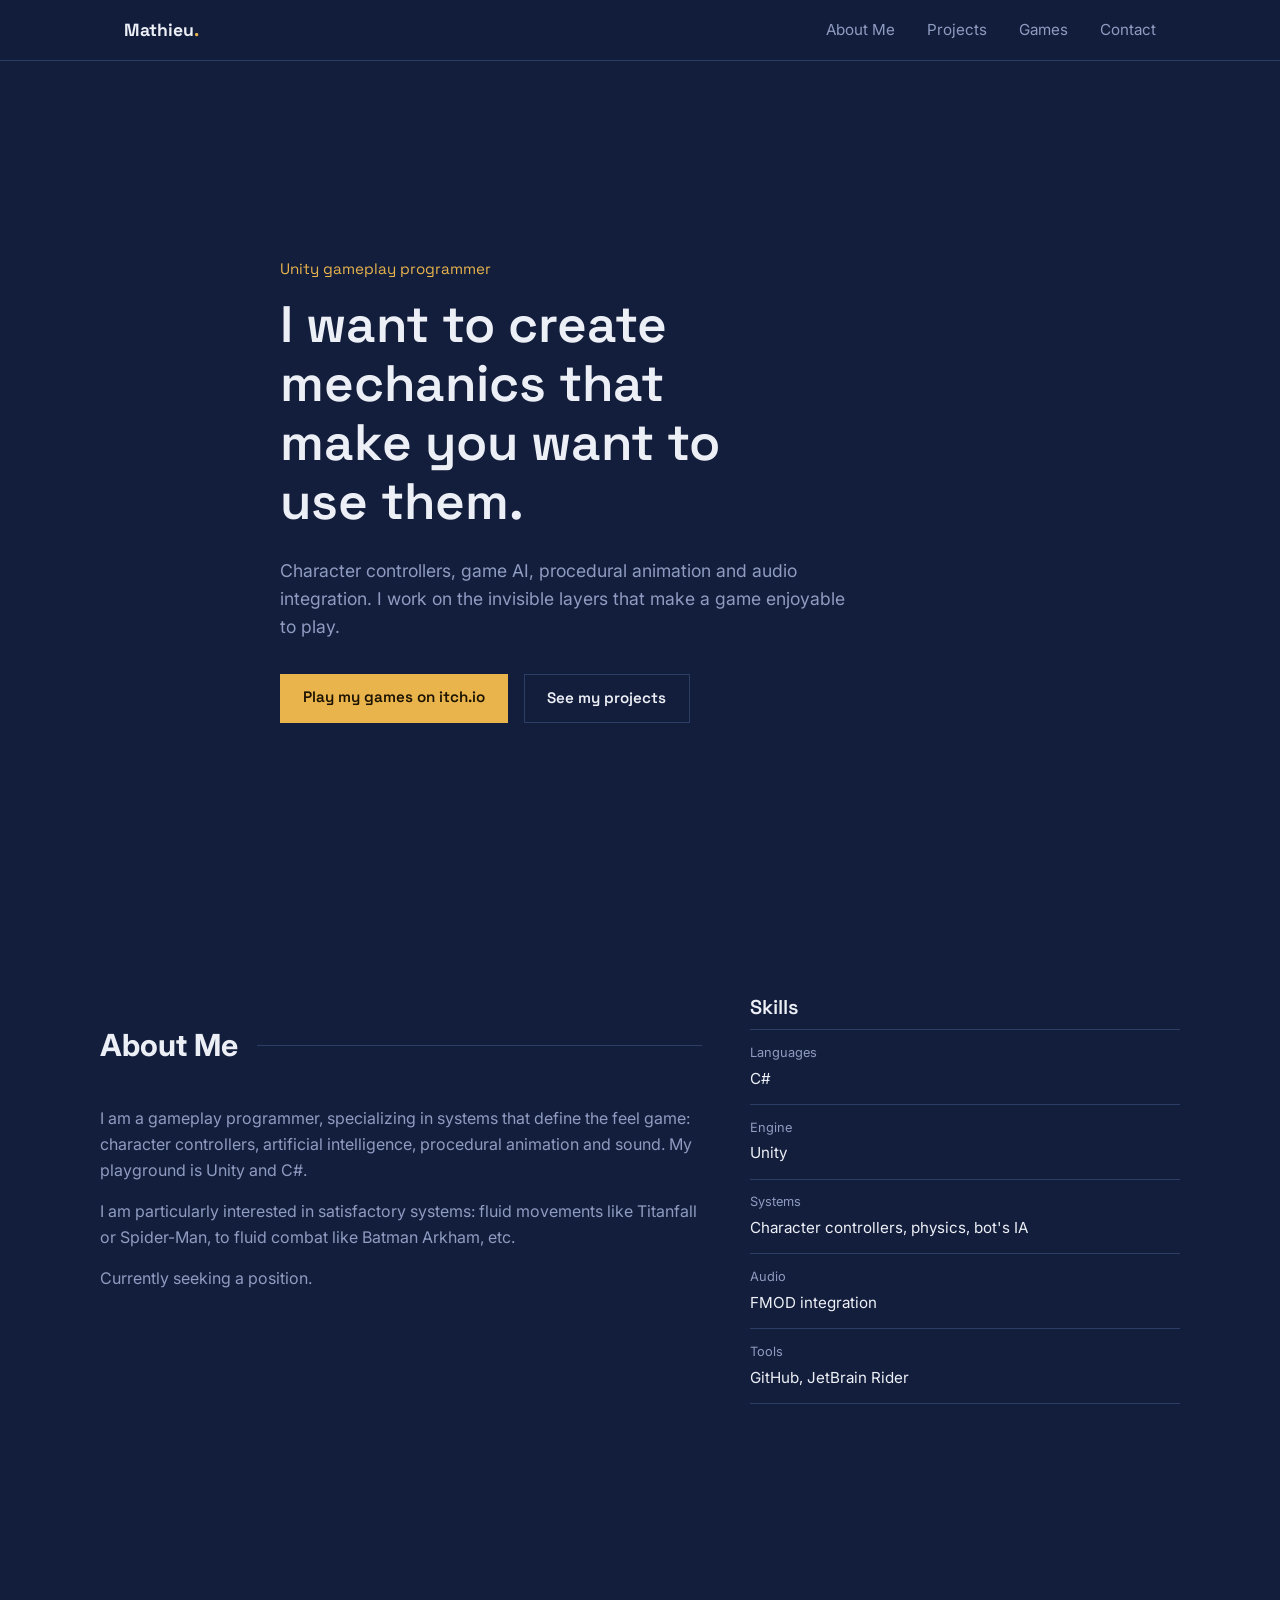
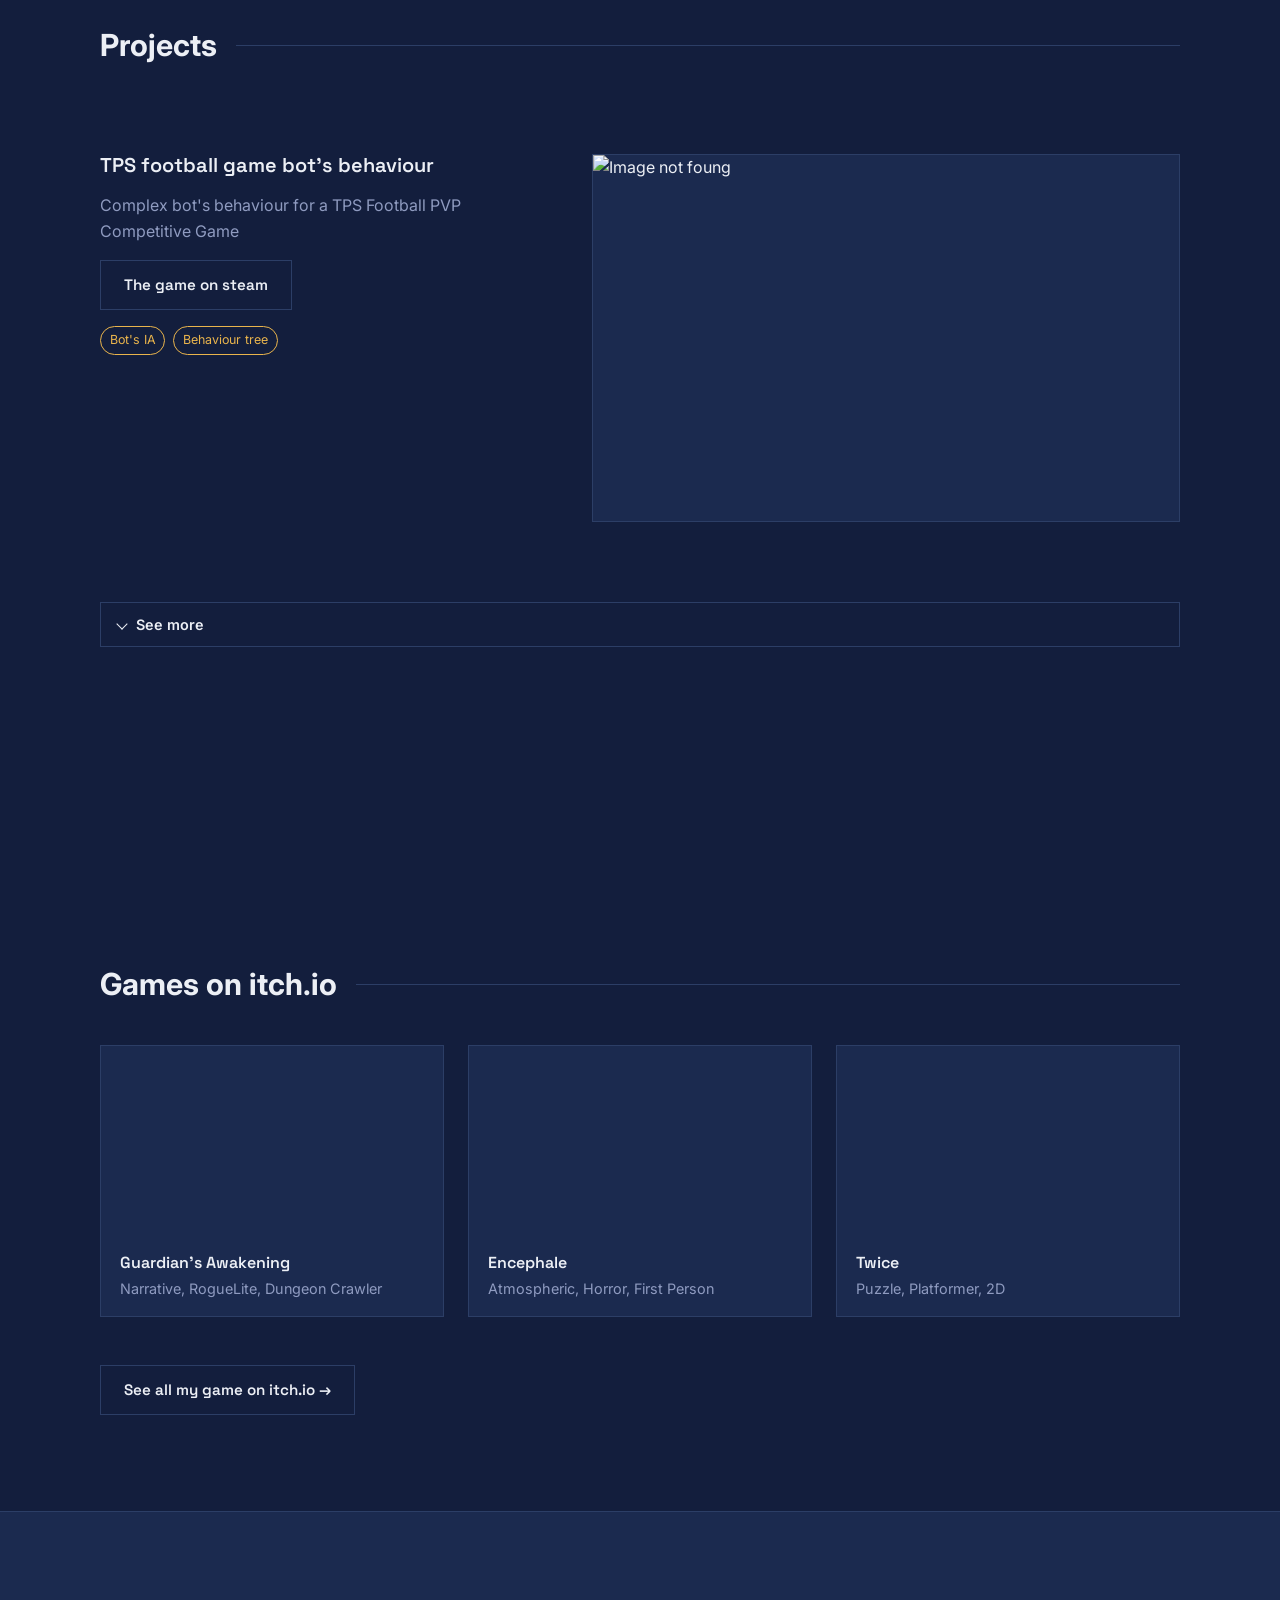
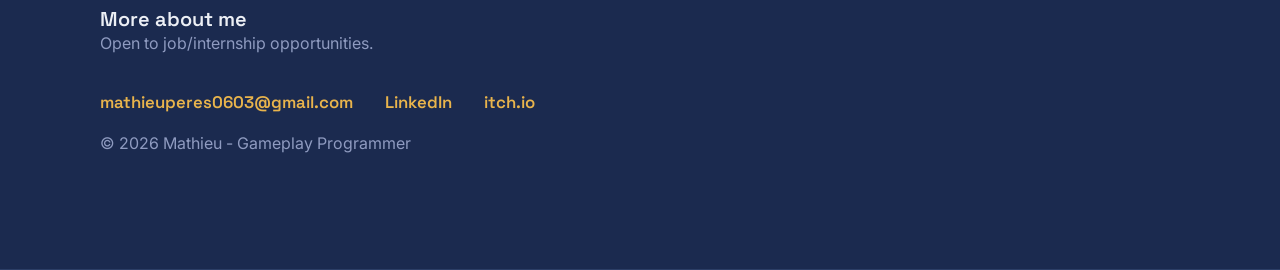
==== commit 05cd869d: "importing new website" ====
--- a/index.html
+++ b/index.html
@@ -1,147 +1,334 @@
 <!DOCTYPE html>
-<html lang="en">
+<html lang="fr">
 <head>
-    <meta charset="UTF-8">
-    <meta name="viewport" content="width=device-width, initial-scale=1.0">
-    <title>Mathieu Peres</title>
+<meta charset="UTF-8">
+<meta name="viewport" content="width=device-width, initial-scale=1.0">
+<title>Programmeur Gameplay Mathieu </title>
+<meta name="description" content="Portfolio de Mathieu, programmeur gameplay Unity">
+<link rel="preconnect" href="https://fonts.googleapis.com">
+<link rel="preconnect" href="https://fonts.gstatic.com" crossorigin>
+<link href="https://fonts.googleapis.com/css2?family=Space+Grotesk:wght@500;600;700&family=Inter:wght@400;500;600&display=swap" rel="stylesheet">
+<link rel="stylesheet" href="style.css">
 </head>
 <body>
-    <nav class="menu">
-        <ul class="buttons">
-            <li class="homebutton"><a href="#">Home</a></li>
-            <li class="otherbutton"><a href="#section-aboutme">About me</a></li>
-            <li class="otherbutton"><a href="#section-mygames">My Games</a></li>
-            <li class="otherbutton"><a href="#section-contactme">Contact me</a></li>
+
+<!-- ============ HEADER / NAV ============ -->
+<header class="site-header">
+  <div class="header-inner">
+    <a href="#top" class="logo">Mathieu<span class="dot">.</span></a>
+
+    <nav class="main-nav" id="main-nav">
+      <a href="#apropos">About Me</a>
+      <a href="#projets">Projects</a>
+      <a href="#itch">Games</a>
+      <a href="#contact">Contact</a>
+    </nav>
+
+    <button class="nav-toggle" id="nav-toggle" aria-label="Ouvrir le menu" aria-expanded="false">
+      <span></span><span></span><span></span>
+    </button>
+  </div>
+</header>
+
+<main id="top">
+
+  <!-- ============ HERO ============ -->
+  <section class="hero">
+    <div class="hero-bg" aria-hidden="true"></div>
+    <div class="hero-content">
+      <p class="hero-kicker">Unity gameplay programmer</p>
+      <h1 class="hero-title">I want to create mechanics that make you want to use them.</h1>
+      <p class="hero-lead">
+        Character controllers, game AI, procedural animation and audio integration.
+        I work on the invisible layers that make a game enjoyable to play.
+      </p>
+      <div class="hero-actions">
+        <a class="btn btn-primary" href="https://lamite.itch.io/" target="_blank" rel="noopener">Play my games on itch.io</a>
+        <a class="btn btn-ghost" href="#projets">See my projects</a>
+      </div>
+    </div>
+  </section>
+
+  <!-- ============ À PROPOS ============ -->
+  <section class="section" id="apropos">
+    <div class="section-inner about-grid">
+      <div class="about-text">
+        <h2>About Me</h2>
+        <p>
+          I am a gameplay programmer, specializing in systems that define the feel
+          game: character controllers, artificial intelligence, procedural animation
+          and sound. My playground is Unity and C#.
+        </p>
+        <p>
+          I am particularly interested in satisfactory systems:
+          fluid movements like Titanfall or Spider-Man, to fluid combat like Batman Arkham, etc.
+        </p>
+        <p>
+          Currently seeking a position.
+        </p>
+      </div>
+
+      <div class="about-skills">
+        <h3>Skills</h3>
+        <ul class="skill-list">
+          <li><span>Languages</span>C#</li>
+          <li><span>Engine</span>Unity</li>
+          <li><span>Systems</span>Character controllers, physics, bot's IA</li>
+          <li><span>Audio</span>FMOD integration </li>
+          <li><span>Tools</span>GitHub, JetBrain Rider</li>
         </ul>
-    </nav>
+      </div>
+    </div>
+  </section>
+
+  <!-- ============ PROJETS DÉTAILLÉS ============ -->
+  <section class="section" id="projets">
+    <div class="section-inner">
+      <h2>Projects</h2>
+
+      <article class="project">
+        <!--<div class="project-title-row">
+          <h3>TPS football game bot's behaviour</h3>
+        </div>-->
+        <div class="project-showcase">
+          <div class="project-body">
+            <!--<p class="project-tag">Projet portfolio - en cours</p>-->
+            <h3>TPS football game bot's behaviour</h3>
+            <p>
+              Complex bot's behaviour for a TPS Football PVP Competitive Game 
+            </p>
+            <a class="btn btn-ghost" href="https://store.steampowered.com/app/3871040/BallShot_Arena/" target="_blank" rel="noopener">The game on steam</a>
+            <div class="project-tech">
+              <span>Bot's IA</span><span>Behaviour tree</span>
+            </div>
+            <!--<div class="project-links">
+              <a href="#" target="_blank" rel="noopener">GitHub</a>
+              <a href="#" target="_blank" rel="noopener">Jouer sur itch.io</a>
+            </div>-->
+          </div>
+          <div class="project-media">
+            <img src="images/BallShotArena.png" alt="Image not foung" loading="lazy">
+          </div>
+        </div>
+        <button class="project-expand" aria-expanded="false">
+          <span class="chevron" aria-hidden="true"></span>
+          <span class="label-more">See more</span>
+          <span class="label-less">See less</span>
+        </button>
+        <div class="project-detail">
+          <div class="project-detail-inner">
+            <article class="project">
+              
+              <div class="project-detail-showcase-header">
+                <div class="project-body">
+                  <h4>Mission :</h4>
+                  <p>
+                    Make bot behaviour that look human and can teach gameplay mechanics to players by using them during games.
+                  </p>
+                </div>
+              </div>
+              
+              <div class="project-detail-showcase-left">
+                <img src="images/GuardiansAwakening_Image_001.png" alt="Image not foung" loading="lazy">
+                <div class="project-body">
+                  <h4>Arriving on the project</h4>
+                  <p>
+                    As a new member of the project i needed to set foot in systems i didn't know about.
+                  </p>
+                  <p>
+                    So the first step was to take the current bot's behavior, cut it in pieces to understand what the last GPP left behind.
+                  </p>
+                  <h4>Then it was time for prototyping </h4>
+                  <p>
+                    First i tried to recreate the bot from start using the current system and adapting it using my skills
+                  </p>
+                  <p>
+                    Then step by step i was adding more complexity to his behavior with new moves that the old bot couldn't use.
+                  </p>
+                </div>
+              </div>
+              
+              <div class="project-detail-showcase-right">
+                
+                <div>
+                  <h4>Ball's prediction</h4>
+                  <p>
+                    The bot needed a prediction system to know where the ball will be at any time in space.
+                  </p>
+                  <p>
+                    First i made a system that predicted ball positions by calculating gravity, bounces, etc. but the approximations of complex calculations made it too uncertain if the prediction was too long.
+                  </p>
+                  <p>
+                    I then replaced that system by a physics based one.
+                  </p>
+                  <p>
+                    By duplicating every gameplay important collider in an async scene at the start of the game. And every time anyone needs to know future ball positions he can ask that scene to predict, the scene then takes currents ball's infos (linear velocity, angular velocity, position, etc...) and simulates for the asked amount of frame.
+                  </p>
+                  <p>
+                    I made this system directly in our Physics Utils so anyone might use it.
+                  </p>
+                  <p>
+                    Altrough this system is way more accurate than the previous one, it can rapidly cost too much performance especially in multiplayer games. So it needed some optimisation, i reduced at minimum the amount of time it was used and sliced the prediction to several frames to relieve the server from doing too many steps per frame.
+                  </p>
+                  <p>
+                    With this all done i had a pretty good roster of tools to make an interesting bot's behaviour
+                  </p>
+                </div>
+                
+                <img src="images/GuardiansAwakening_Image_001.png" alt="Image not foung" loading="lazy">
+                
+              </div>
+
+              <div class="project-detail-showcase-left">
+                <img src="images/GuardiansAwakening_Image_001.png" alt="Image not foung" loading="lazy">
+                <div class="project-body">
+                  <h4>R&D</h4>
+                  <p>
+                    The more i wanted to add things to the bot the more i saw the limitations of the current system, so it was the right time to start making some research on bot's behavior.
+                  </p>
+                  <p>
+                    With some research, i found behaviour tree being the right tool to make what i wanted
+                  </p>
+                  <p>
+                    So we added Unity Behavior to the project and now the new step was ...
+                  </p>
+                  
+                  <h4>Learning behaviour trees</h4>
+                  <p>
+                    The first step was to remake what i have done before but entirely with behaviour trees.
+                  </p>
+                  <p>
+                    For that i needed to create several custom nodes for all actions the bot could make, and also needed flow nodes to make him take decisions.
+                  </p>
+                  <p>
+                    After i finished remaking the behaviour with the trees i had a good pipeline installed, i can now iterate faster without any limitation.
+                  </p>
+                  <p>
+                    So i started the last step ...
+                  </p>
+                </div>
+              </div>
+
+              <div class="project-detail-showcase-right">
+                <div class="project-body">
+                  <h4>Sequences</h4>
+                  <p>
+                    I have a bot who has pretty good placement, strategy over attack and defending state all over the game but now i want him to use special tactics at the right point in time that players can learn from.
+                  </p>
+                  <p>
+                    Those tactits differ from base behavior cause when started the base behaviour is stopped to let place to the current tactic.
+                  </p>
+                  <p>
+                    For that i made action nodes that take time and run actions one after another until they all succeed or any fails.
+                  </p>
+                </div>
+                <img src="images/GuardiansAwakening_Image_001.png" alt="Image not foung" loading="lazy">
+              </div>
+              
+            </article>
+          </div>
     
-    <nav class="aboutme">
-        <h2 id="section-aboutme">Aboute me</h2>
-        <img src="Images/pp.png" alt="Profile Picture">
-        <p class="username">Mathlamite</p>
-        <p>Third year <em>Gameplay Programmer Student.</em></p>    
-    </nav>
-
-    <nav class="contactme">
-        <h2 id="section-contactme">Contact me</h2>
-        <p>Email : mathieuperes0603@gmail</p>
-        <p>Mobile Phone : +33 7 68 89 64 56</p>
-    </nav>
-
-    <nav class="mygames">
-        <h2 id="section-mygames">My Games</h2>
-        <ol>
-            <ul>
-                <li>
-                    <img src="Images/Twice.png" alt="Twice">
-                    <h3>Twice</h3>
-                    <p class="description">Asymetrical solo puzzle game</p>
-                </li>
-                <li>
-                    <img src="Images/Lunira.png" alt="Twice">
-                    <h3>Lunira</h3>
-                    <p class="description">Mobile endless runner riding  game</p>
-                </li>
-            </ul>
-            <ul>
-                <li>
-                    <img src="Images/Encephale.png" alt="Encephale">
-                    <h3>Encephale</h3>
-                    <p class="description">Psychological horror game</p>
-                </li>
-            </ul>
-        </ol>
-    </nav>
+      
+      <!-- PROJET 3 
+      <article class="project">
+        <div class="project-media">
+          <img src="images/BallShotArena_Image_001.png" alt="Image not found" loading="lazy">
+        </div>
+        <div class="project-body">
+          <p class="project-tag">Recherche personnelle</p>
+          <h3>IA de bot — jeu de football</h3>
+          <p>
+            Exploration de plusieurs architectures d'IA pour un bot de football en Unity :
+            comportements de prise de décision, prédiction de trajectoire et simulation de
+            physique isolée pour anticiper les rebonds du ballon.
+          </p>
+          <div class="project-tech">
+            <span>Unity</span><span>IA</span><span>Stratégie</span>
+          </div>
+        </div>
+      </article>
+      
+       
+      <article class="project project-reverse">
+        <div class="project-media">
+          <img src="images/GuardiansAwakening_Image_001.png" alt="Image not found" loading="lazy">
+        </div>
+        <div class="project-body">
+          <p class="project-tag">Projet d'école — 6 personnes</p>
+          <h3>Guardian's Awakening</h3>
+          <p>
+            Roguelite / dungeon crawler narratif réalisé en 3e année. J'y étais seul programmeur
+            gameplay : plus de 20 compétences différentes interchangeables, combat de boss, génération de donjon, système de minimap, et l'ensemble du code de jeu.
+          </p>
+          <div class="project-tech">
+            <span>Système polyvalents</span><span>Génération procédurale</span><span>Combat de boss</span>
+          </div>
+          <div class="project-links">
+            <a href="https://lamite.itch.io/guardians-awakening" target="_blank" rel="noopener">Jouer sur itch.io</a>
+          </div>
+        </div>
+      </article>-->
+      
+        </div>
+      </article>
+    </div>
+  </section>
+
+  <!-- ============ JEUX ITCH.IO ============ -->
+  <section class="section" id="itch">
+    <div class="section-inner">
+      <h2>Games on itch.io</h2>
+
+      <div class="itch-grid">
+        <a class="itch-card" href="https://lamite.itch.io/guardians-awakening" target="_blank" rel="noopener">
+          <img src="images/Cover_GuardiansAwakening.png" alt="" loading="lazy">
+          <div class="itch-card-body">
+            <h3>Guardian's Awakening</h3>
+            <p>Narrative, RogueLite, Dungeon Crawler </p>
+          </div>
+        </a>
+
+        <a class="itch-card" href="https://lisaabordeaux.itch.io/encephale" target="_blank" rel="noopener">
+          <img src="images/Cover_Encephale_16.9.png" alt="" loading="lazy">
+          <div class="itch-card-body">
+            <h3>Encephale</h3>
+            <p>Atmospheric, Horror, First Person </p>
+          </div>
+        </a>
+
+        <a class="itch-card" href="https://lamite.itch.io/twice" target="_blank" rel="noopener">
+          <img src="images/Cover_Twice_16.9.png" alt="" loading="lazy">
+          <div class="itch-card-body">
+            <h3>Twice</h3>
+            <p>Puzzle, Platformer, 2D</p>
+          </div>
+        </a>
+      </div>
+
+      <a class="btn btn-ghost itch-see-all" href="https://lamite.itch.io/" target="_blank" rel="noopener">
+        See all my game on itch.io →
+      </a>
+    </div>
+  </section>
+
+  <!-- ============ CONTACT ============ -->
+  <section class="section section-alt" id="contact">
+    <div class="section-inner contact-inner">
+      <h3>More about me</h3>
+      <p class="section-lead">Open to job/internship opportunities.
+      <div class="contact-links">
+        <a href="mailto:mathieuperes0603@gmail.com">mathieuperes0603@gmail.com</a>
+        <a href="https://www.linkedin.com/in/mathieu-peres/" target="_blank" rel="noopener">LinkedIn</a>
+        <a href="https://lamite.itch.io/" target="_blank" rel="noopener">itch.io</a>
+      </div>
+
+      <p>&copy; <span id="year"></span> Mathieu - Gameplay Programmer</p>
+    </div>
+  </section>
+
+</main>
+
+
+<script src="script.js"></script>
 </body>
-<style>
-    .aboutme {
-        padding: 20px 0px;
-    }
-
-    .menu {
-        width: 100%;
-        position: fixed;
-    }
-    .menu ul {
-        border: 1px solid black;
-        list-style: none;
-        display: flex;
-        padding: 2px;
-        background-color: rgb(255, 114, 114);
-        margin: -10px;
-    }
-
-    .buttons li{
-        border: 1px solid black;
-        border-radius: 5px;
-        padding: 10px 20px;
-        font-size: xx-large;
-        background-color: rgb(255, 161, 161);
-        margin: 0px 5px;
-    }
-    .buttons li a {
-        align-items: center;
-    }
-    .homebutton {
-        width: 25%;
-    }
-    .otherbutton{
-        width: 100%;
-    }
-
-    .menu li a {
-        color: black;
-        text-align: center;
-        text-decoration: none;
-        display: block;
-        width: 100%;  
-        height: 100%;
-        box-sizing: border-box;
-    }
-
-    .aboutme img {
-        width: 100px;
-        border-radius: 50px;
-        float: left;
-        margin-right: 20px  ;
-    }
-    .username {
-        font-weight: bold; 
-        padding-top: 20px;
-    }
-    .aboutme {
-        font-size: 15px;
-        padding-top: 60px; 
-    }
-    em {
-        color: red;
-    }
-    h1 {
-        text-align: center;
-    }
-    .mygames ol {
-        display: flex;
-        margin-left: 20%;
-        margin-right: 20%;
-    }
-    .mygames ul {
-        padding: 0.5%;
-        width: 100%;
-    }
-    .mygames li {
-        border: 1px solid black;
-        list-style: none;
-        margin-bottom: 1%;
-    }
-    .mygames img {
-        width: 100%;
-    }
-    .mygames p {
-        padding-left: 2.5%;
-    }
-    .mygames h3 {
-        padding-left: 2.5%;
-        padding-bottom: 0%;
-    }
-</style>
-</html>+</html>
--- a/style.css
+++ b/style.css
@@ -0,0 +1,483 @@
+:root {
+  --bg:        #131E3D;
+  --surface:   #1B2A4F;
+  --border:    #2C3E66;
+  --text:      #ECEFF5;   
+  --text-muted:#8F9BC0;   
+  --accent:    #E9B44C;   
+  --accent-dim: rgba(233, 180, 76, 0.12);
+
+  --font-display: "Space Grotesk", sans-serif;
+  --font-body: "Inter", sans-serif;
+
+  --max-width: 1080px;
+  --radius: 6px;
+}
+
+* { box-sizing: border-box; }
+
+html {
+  scroll-behavior: smooth;
+}
+
+@media (prefers-reduced-motion: reduce) {
+  html { scroll-behavior: auto; }
+  * { animation: none !important; transition: none !important; }
+}
+
+body {
+  margin: 0;
+  background: var(--bg);
+  color: var(--text);
+  font-family: var(--font-body);
+  font-size: 16px;
+  line-height: 1.6;
+  -webkit-font-smoothing: antialiased;
+}
+
+h1, h3 {
+  font-family: var(--font-display);
+  font-weight: 600;
+  line-height: 1.15;
+  margin: 0 0 0.5em;
+  color: var(--text);
+}
+
+h2 {
+  font-size: 1.9rem;
+  margin-bottom: 1.2em;
+  display: flex;
+  align-items: center;
+  gap: 1.2rem;
+}
+h2::after {
+  content: "";
+  flex: 1;
+  height: 1px;
+  background: var(--border);
+}
+
+h2 { font-size: 1.9rem; margin-bottom: 1.2em; }
+h3 { font-size: 1.25rem; }
+
+p { color: var(--text-muted); max-width: 62ch; }
+
+a {
+  color: var(--accent);
+  text-decoration: none;
+}
+
+img { max-width: 100%; display: block; }
+
+.section { padding: 6rem 1.5rem; }
+.section-alt { background: var(--surface); border-top: 1px solid var(--border); border-bottom: 1px solid var(--border); }
+.section-inner { max-width: var(--max-width); margin: 0 auto; }
+.section-lead { margin-top: -0.6em; margin-bottom: 2em; }
+
+.btn {
+  display: inline-block;
+  padding: 0.75em 1.5em;
+  font-family: var(--font-display);
+  font-weight: 600;
+  font-size: 0.95rem;
+  transition: background 0.15s ease, border-color 0.15s ease, color 0.15s ease;
+}
+.btn-primary {
+  background: var(--accent);
+  color: #1B1200;
+}
+.btn-primary:hover { background: #F5C670; }
+
+.btn-ghost {
+  border: 1px solid var(--border);
+  color: var(--text);
+}
+.btn-ghost:hover { border-color: var(--accent); color: var(--accent); }
+
+.site-header {
+  position: fixed;
+  top: 0; left: 0; right: 0;
+  z-index: 50;
+  background: rgba(19, 30, 61, 0.75);
+  backdrop-filter: blur(8px);
+  border-bottom: 1px solid var(--border);
+}
+
+.header-inner {
+  max-width: var(--max-width);
+  margin: 0 auto;
+  padding: 1rem 1.5rem;
+  display: flex;
+  align-items: center;
+  justify-content: space-between;
+}
+
+.logo {
+  font-family: var(--font-display);
+  font-weight: 700;
+  font-size: 1.1rem;
+  color: var(--text);
+}
+.logo .dot { color: var(--accent); }
+
+.main-nav { display: flex; gap: 2rem; }
+.main-nav a {
+  color: var(--text-muted);
+  font-size: 0.95rem;
+}
+.main-nav a:hover { color: var(--text); }
+
+.nav-toggle {
+  display: none;
+  flex-direction: column;
+  gap: 4px;
+  background: none;
+  border: none;
+  cursor: pointer;
+  padding: 0.4rem;
+}
+.nav-toggle span {
+  width: 22px; height: 2px;
+  background: var(--text);
+}
+
+@media (max-width: 720px) {
+  .main-nav {
+    position: absolute;
+    top: 100%; left: 0; right: 0;
+    background: var(--bg);
+    border-bottom: 1px solid var(--border);
+    flex-direction: column;
+    gap: 0;
+    display: none;
+  }
+  .main-nav.open { display: flex; }
+  .main-nav a { padding: 1rem 1.5rem; border-top: 1px solid var(--border); }
+  .nav-toggle { display: flex; }
+}
+
+.hero {
+  position: relative;
+  min-height: 100vh;
+  display: flex;
+  align-items: center;
+  overflow: hidden;
+  padding: 8rem 1.5rem 4rem;
+}
+
+.hero-bg {
+  position: absolute;
+  inset: 0;
+  background-image:
+          linear-gradient(180deg, transparent 70%, var(--bg) 100%),
+          url("images/Background.png");
+  background-size: cover;
+  background-position: center;
+}
+
+.hero-content {
+  position: relative;
+  max-width: 720px;
+  margin: 0 auto;
+  text-align: left;
+  width: 100%;
+}
+
+.hero-kicker {
+  color: var(--accent);
+  font-family: var(--font-display);
+  font-size: 0.95rem;
+  margin-bottom: 1em;
+}
+
+.hero-title {
+  font-size: clamp(2rem, 5vw, 3.2rem);
+  max-width: 14ch;
+}
+
+.hero-lead { font-size: 1.1rem; max-width: 52ch; }
+
+.hero-actions {
+  margin-top: 2rem;
+  display: flex;
+  gap: 1rem;
+  flex-wrap: wrap;
+}
+
+.about-grid {
+  display: grid;
+  grid-template-columns: 1.4fr 1fr;
+  gap: 3rem;
+}
+
+@media (max-width: 800px) {
+  .about-grid { grid-template-columns: 1fr; }
+}
+
+.skill-list {
+  list-style: none;
+  margin: 0; padding: 0;
+  border-top: 1px solid var(--border);
+}
+.skill-list li {
+  padding: 0.85em 0;
+  border-bottom: 1px solid var(--border);
+  color: var(--text);
+  font-size: 0.95rem;
+}
+.skill-list li span {
+  display: block;
+  color: var(--text-muted);
+  font-size: 0.8rem;
+  margin-bottom: 0.25em;
+}
+
+.project {
+  padding: 3rem 0;
+  border-bottom: 1px solid var(--border);
+  display: flex;
+  flex-direction: column;
+  gap: 3rem;
+}
+.project:last-child { border-bottom: none; }
+
+.project-title-row {
+  display: flex;
+  align-items: center;
+  gap: 1.2rem;
+  margin-bottom: 1.8rem;
+}
+.project-title-row h3 {
+  text-transform: uppercase;
+  font-size: 1.2rem;
+  letter-spacing: 0.02em;
+  white-space: nowrap;
+  margin: 0;
+}
+.title-rule {
+  flex: 1;
+  height: 14px;
+  background-image: repeating-linear-gradient(
+          -45deg,
+          var(--border) 0,
+          var(--border) 1px,
+          transparent 1px,
+          transparent 8px
+  );
+}
+
+.project-showcase {
+  display: grid;
+  grid-template-columns: 1fr 1.3fr;
+  gap: 2.5rem;
+  align-items: flex-start;
+}
+
+
+
+@media (max-width: 800px) {
+  .project-showcase { grid-template-columns: 1fr; }
+}
+
+.project-detail {
+  display: grid;
+  grid-template-rows: 0fr;
+  transition: grid-template-rows 0.35s ease;
+  
+}
+
+.project-detail-showcase-header {
+  display: flex;
+  align-items: center;
+  max-width: 900px;
+  margin: 0 auto;
+  text-align: center;
+  font-size: 1.2rem;
+}
+
+.project-detail-showcase-body {
+  margin: 0 auto;
+}
+
+.project-detail-showcase-header h4:first-child{
+  margin: 1.8rem 0 0.5em;
+  font-family: var(--font-display);
+  font-size: 1.4rem;
+  color: var(--accent);
+}
+
+.project-detail-showcase-left {
+  display: grid;
+  grid-template-columns: 0.7fr 1fr;
+  gap: 2.5rem;
+  align-items: center;
+  padding-right: 5rem;
+}
+
+project-detail-showcase-body {
+  display: flex;
+  flex-direction: column;
+  justify-content: flex-start;
+  align-self: start;
+}
+
+.project-detail-showcase-right {
+  display: grid;
+  grid-template-columns: 1fr 0.7fr;
+  gap: 2.5rem;
+  align-items: center;
+  padding-left: 5rem;
+}
+
+.project-detail-inner {
+  overflow: hidden;
+  min-height: 0;
+  width: 100vw;
+  position: relative;
+  left: 50%;
+  right: 50%;
+  margin-left: -50vw;
+  margin-right: -50vw;
+  padding-left: 5rem;
+  padding-right: 5rem;
+  
+}
+.project.is-open .project-detail {
+  grid-template-rows: 1fr;
+}
+
+.project-detail-inner > div,
+.project-detail-inner {
+  padding-top: 0;
+}
+
+.project-detail-inner h4 {
+  margin: 1.8rem 0 0.5em;
+  font-family: var(--font-display);
+  font-size: 1rem;
+  color: var(--accent);
+}
+.project-detail-inner h4 { margin-top: 1.8rem; }
+.project-detail-inner p { max-width: 68ch; }
+.project-detail-inner code {
+  font-family: ui-monospace, "SF Mono", Menlo, monospace;
+  font-size: 0.85em;
+  background: var(--bg);
+  border: 1px solid var(--border);
+  padding: 0.1em 0.4em;
+  color: var(--text);
+}
+
+.project-expand {
+  display: flex;
+  align-items: center;
+  gap: 0.7em;
+  width: 100%;
+  margin-top: 2rem;
+  background: none;
+  border: 1px solid var(--border);
+  color: var(--text-muted);
+  font-family: var(--font-body);
+  font-size: 0.9rem;
+  font-weight: 600;
+  cursor: pointer;
+  padding: 0.9em 1.2em;
+  text-align: left;
+  transition: border-color 0.15s ease, color 0.15s ease;
+  color: var(--text);
+  border-color: var(--border);
+}
+.project-expand:hover{ border-color: var(--accent); color: var(--accent); }
+.project.is-open .project-expand {
+  border-color: var(--accent);
+  color: var(--accent);
+}
+
+.project-expand .label-less { display: none; }
+.project.is-open .project-expand .label-more { display: none; }
+.project.is-open .project-expand .label-less { display: inline; }
+
+.project-expand .chevron {
+  width: 8px; height: 8px;
+  border-right: 1.5px solid currentColor;
+  border-bottom: 1.5px solid currentColor;
+  transform: rotate(45deg);
+  transition: transform 0.2s ease;
+}
+.project.is-open .project-expand .chevron {
+  transform: rotate(-135deg);
+}
+
+.project-media img {
+  aspect-ratio: 16 / 10;
+  object-fit: cover;
+  background: var(--surface);
+  border: 1px solid var(--border);
+}
+
+.project-tag {
+  color: var(--accent);
+  font-size: 0.85rem;
+  margin-bottom: 0.5em;
+}
+
+.project-tech {
+  display: flex;
+  flex-wrap: wrap;
+  gap: 0.5em;
+  margin: 1em 0;
+}
+.project-tech span {
+  font-size: 0.78rem;
+  padding: 0.3em 0.7em;
+  border: 1px solid var(--border);
+  border-radius: 999px;
+  color: var(--accent);
+  border-color: var(--accent);
+}
+
+.project-links { display: flex; gap: 1.5em; margin-top: 0.5em; }
+.project-links a { font-weight: 600; font-size: 0.9rem; }
+.project-links a:hover { color: #F5C670; }
+
+.itch-grid {
+  display: grid;
+  grid-template-columns: repeat(auto-fit, minmax(240px, 1fr));
+  gap: 1.5rem;
+  margin-bottom: 2.5rem;
+}
+
+.itch-card {
+  display: block;
+  background: var(--surface);
+  border: 1px solid var(--border);
+  overflow: hidden;
+  transition: border-color 0.15s ease;
+}
+.itch-card:hover { border-color: var(--accent); }
+.itch-card img { border-radius: 0; aspect-ratio: 16/9; object-fit: cover; }
+.itch-card-body { padding: 1rem 1.2rem; }
+.itch-card-body h3 { font-size: 1rem; margin-bottom: 0.3em; }
+.itch-card-body p { font-size: 0.9rem; margin: 0; }
+
+.itch-see-all { margin-top: 0.5rem; }
+
+.contact-links {
+  display: flex;
+  gap: 2rem;
+  flex-wrap: wrap;
+  margin-top: 1.5rem;
+}
+.contact-links a {
+  font-family: var(--font-display);
+  font-weight: 600;
+  font-size: 1.05rem;
+}
+.contact-links a:hover { color: #F5C670; }
+
+.site-footer {
+  text-align: center;
+  padding: 2rem 1.5rem;
+  color: var(--text-muted);
+  font-size: 0.85rem;
+}
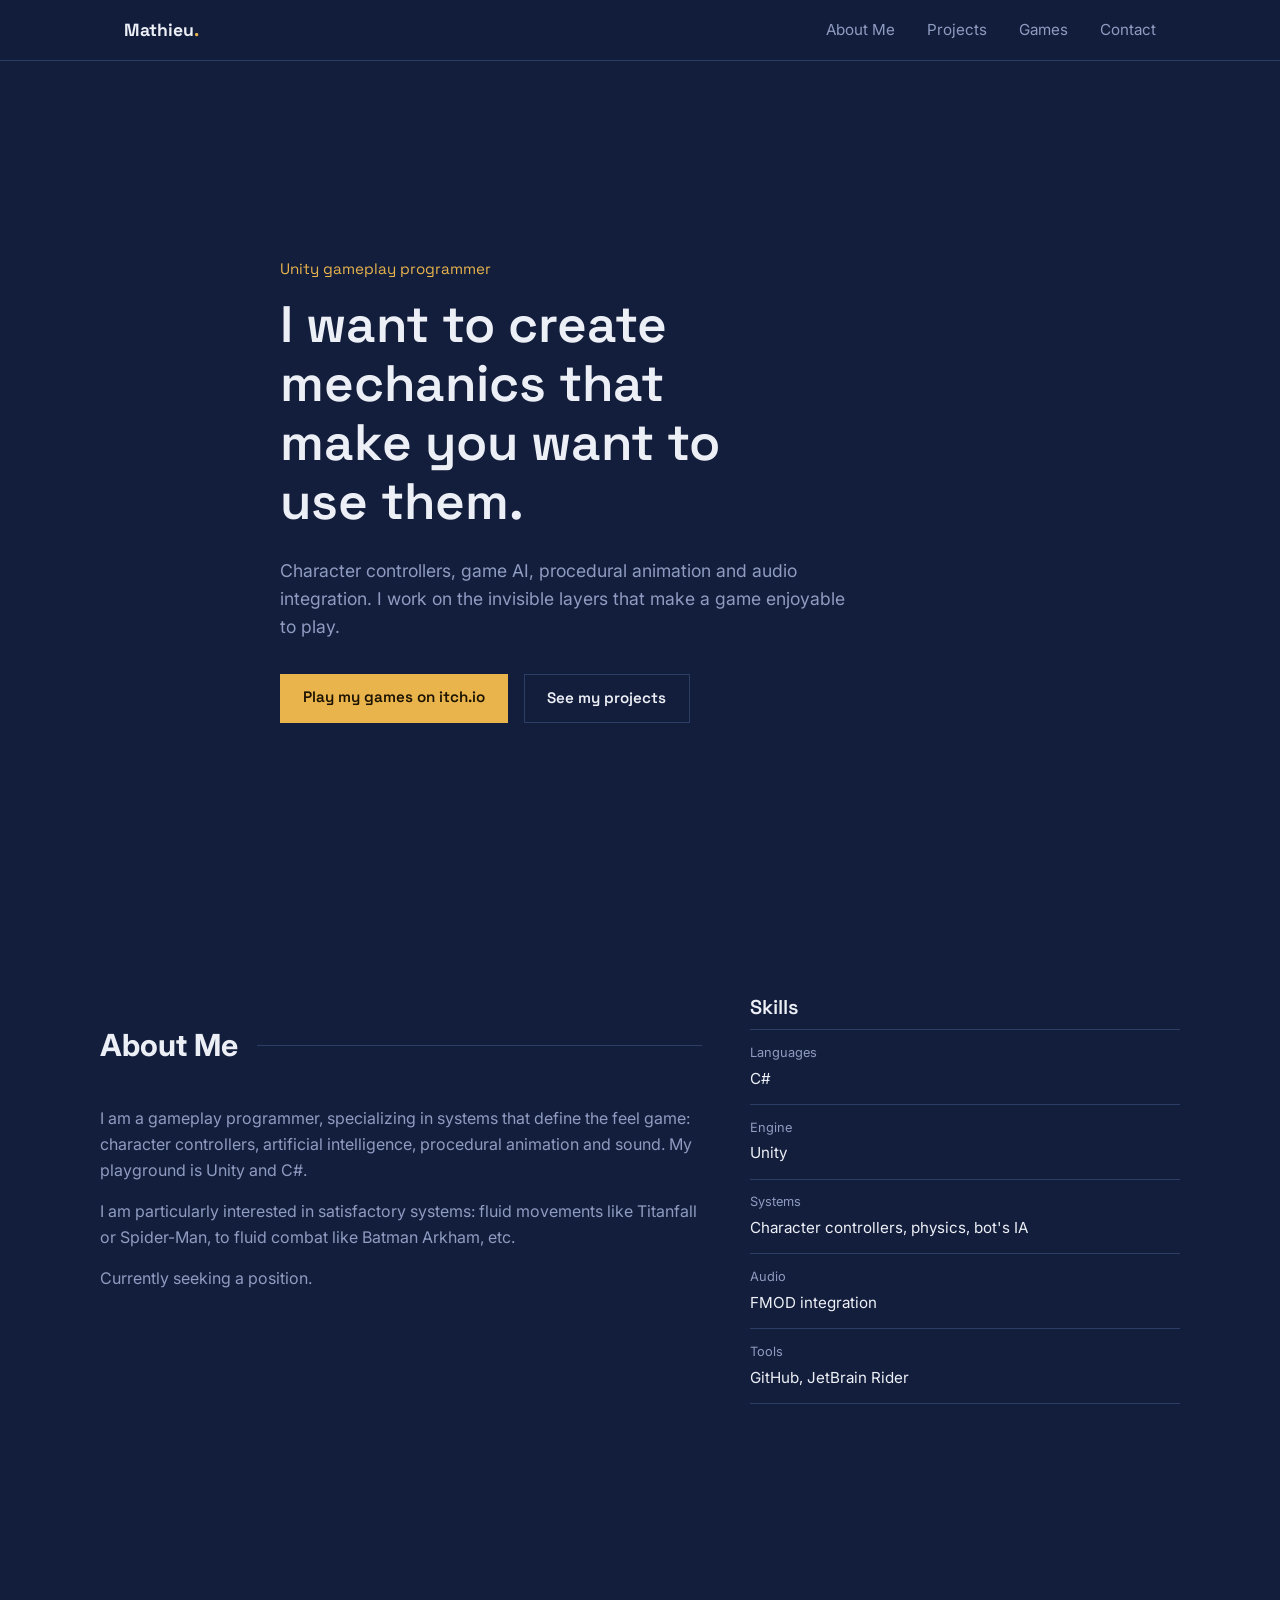
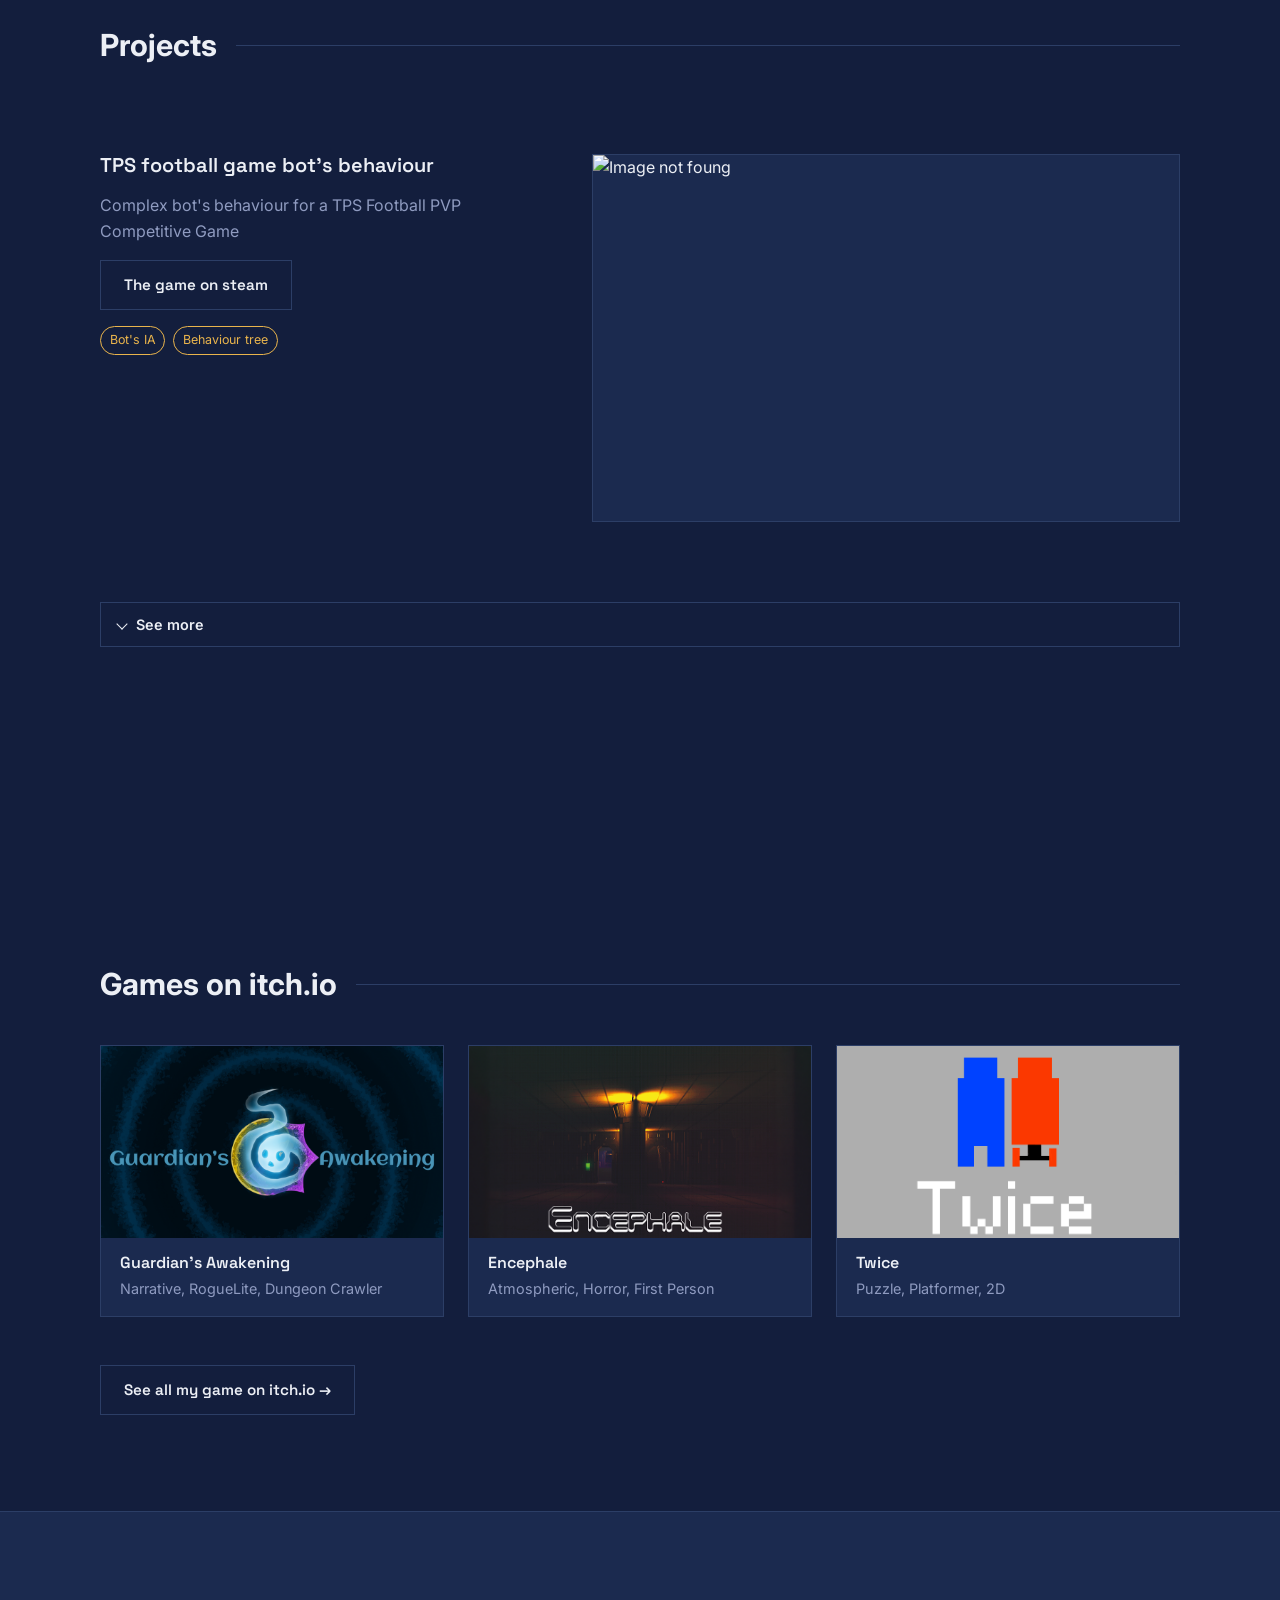
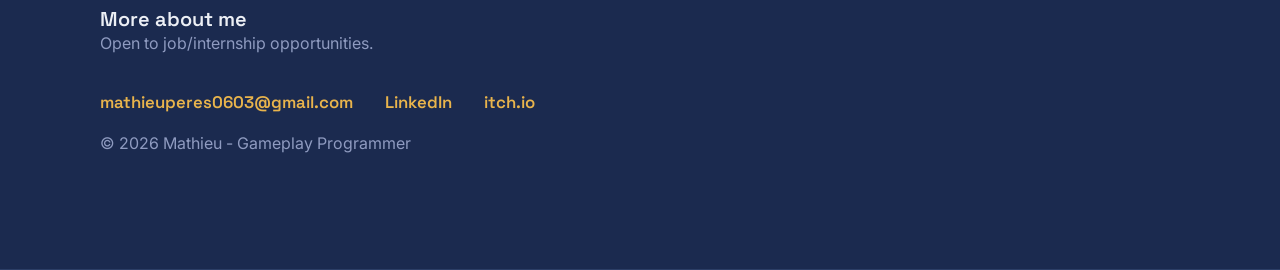
==== commit 328b7535: "same" ====
--- a/index.html
+++ b/index.html
@@ -281,7 +281,7 @@
 
       <div class="itch-grid">
         <a class="itch-card" href="https://lamite.itch.io/guardians-awakening" target="_blank" rel="noopener">
-          <img src="images/Cover_GuardiansAwakening.png" alt="" loading="lazy">
+          <img src="Images/Cover_GuardiansAwakening.png" alt="" loading="lazy">
           <div class="itch-card-body">
             <h3>Guardian's Awakening</h3>
             <p>Narrative, RogueLite, Dungeon Crawler </p>
@@ -289,7 +289,7 @@
         </a>
 
         <a class="itch-card" href="https://lisaabordeaux.itch.io/encephale" target="_blank" rel="noopener">
-          <img src="images/Cover_Encephale_16.9.png" alt="" loading="lazy">
+          <img src="Images/Cover_Encephale_16.9.png" alt="" loading="lazy">
           <div class="itch-card-body">
             <h3>Encephale</h3>
             <p>Atmospheric, Horror, First Person </p>
@@ -297,7 +297,7 @@
         </a>
 
         <a class="itch-card" href="https://lamite.itch.io/twice" target="_blank" rel="noopener">
-          <img src="images/Cover_Twice_16.9.png" alt="" loading="lazy">
+          <img src="Images/Cover_Twice_16.9.png" alt="" loading="lazy">
           <div class="itch-card-body">
             <h3>Twice</h3>
             <p>Puzzle, Platformer, 2D</p>
--- a/style.css
+++ b/style.css
@@ -170,7 +170,7 @@
   inset: 0;
   background-image:
           linear-gradient(180deg, transparent 70%, var(--bg) 100%),
-          url("images/Background.png");
+          url("lamitegit.github.io/PortfolioWebsite-/Images/Background.png");
   background-size: cover;
   background-position: center;
 }
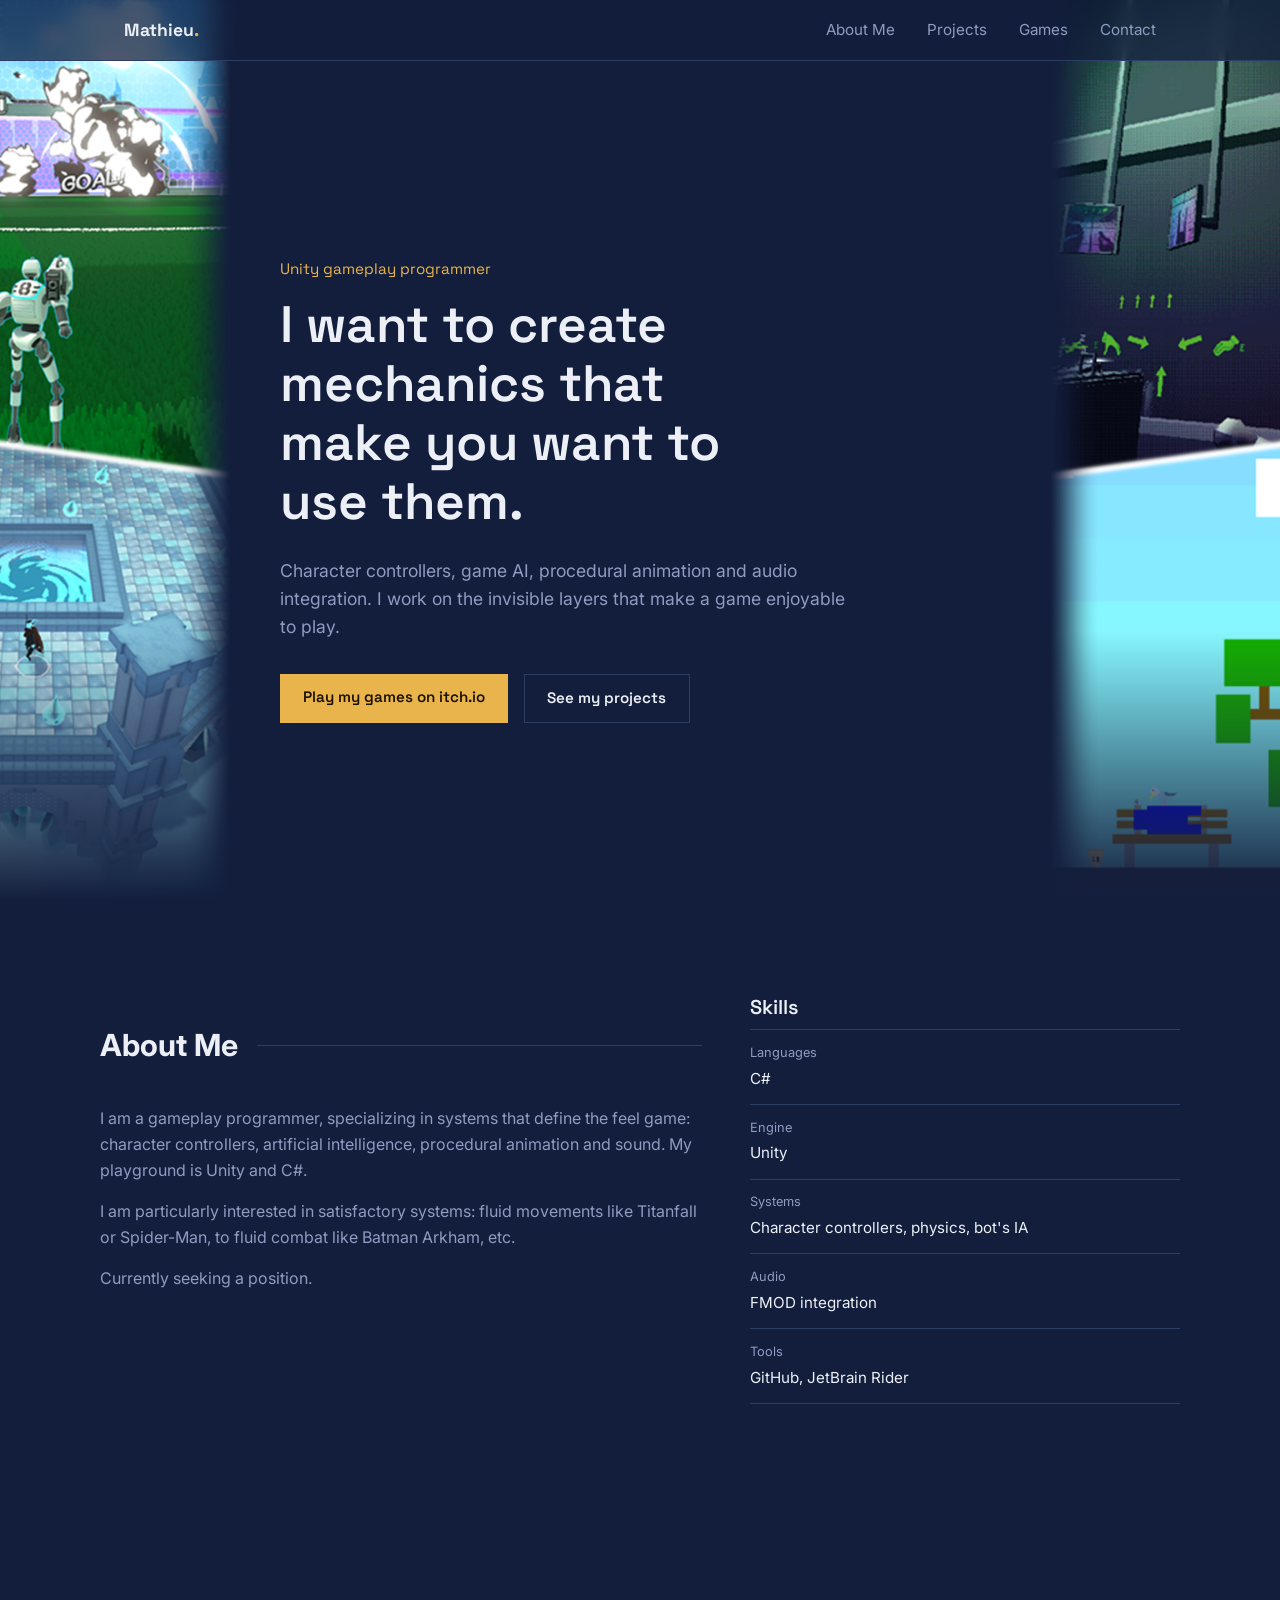
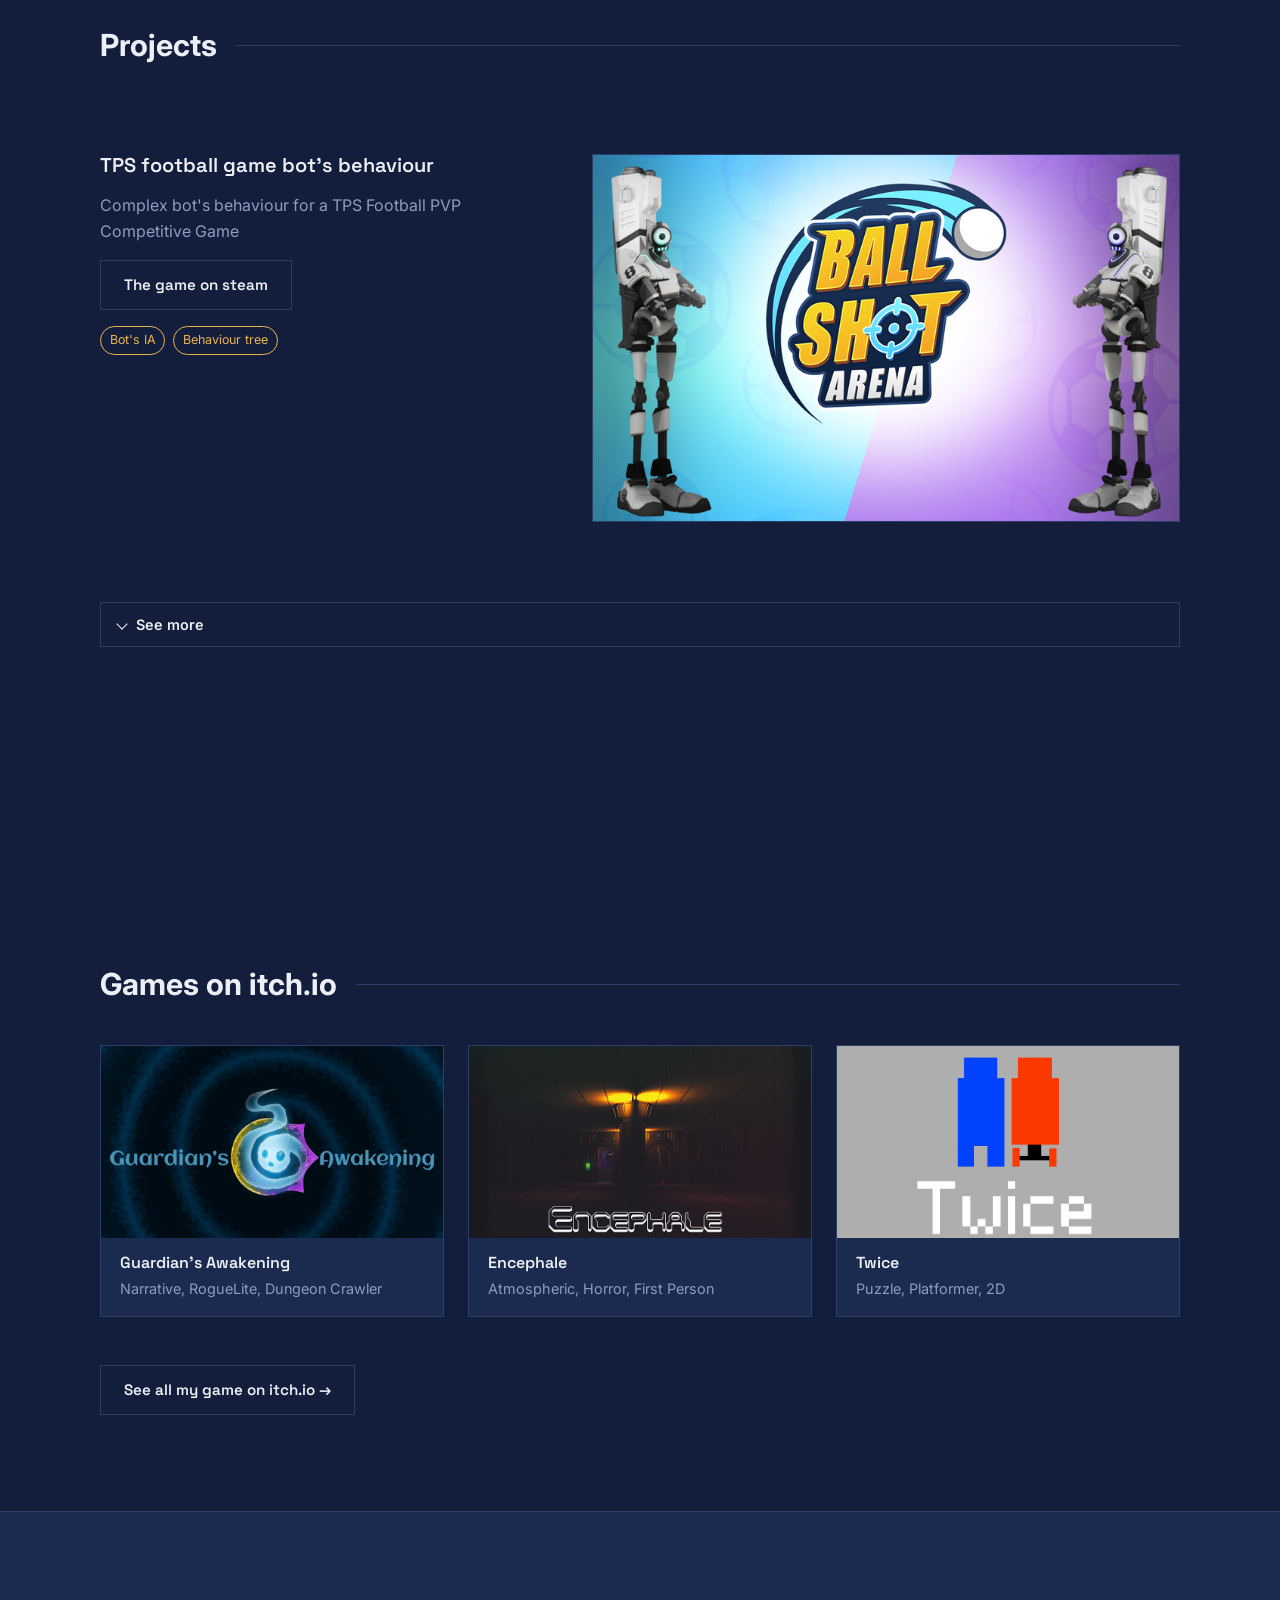
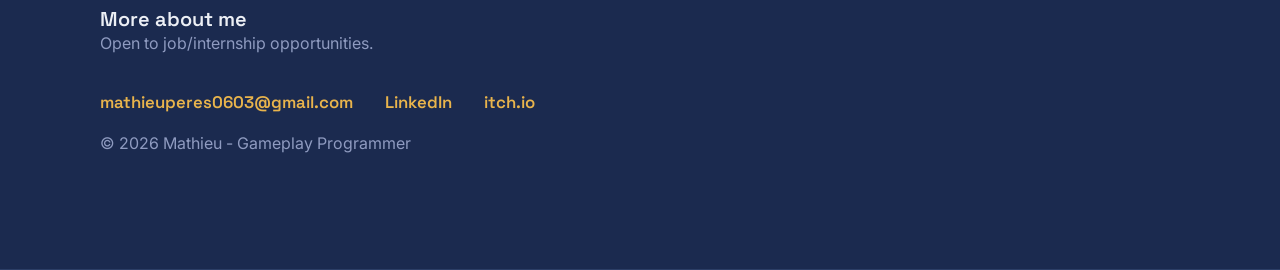
==== commit fe790738: "fix" ====
--- a/index.html
+++ b/index.html
@@ -107,7 +107,7 @@
             </div>-->
           </div>
           <div class="project-media">
-            <img src="images/BallShotArena.png" alt="Image not foung" loading="lazy">
+            <img src="Images/BallShotArena.png" alt="Image not foung" loading="lazy">
           </div>
         </div>
         <button class="project-expand" aria-expanded="false">
@@ -129,7 +129,7 @@
               </div>
               
               <div class="project-detail-showcase-left">
-                <img src="images/GuardiansAwakening_Image_001.png" alt="Image not foung" loading="lazy">
+                <img src="I/GuardiansAwakening_Image_001.png" alt="Image not foung" loading="lazy">
                 <div class="project-body">
                   <h4>Arriving on the project</h4>
                   <p>
@@ -175,12 +175,12 @@
                   </p>
                 </div>
                 
-                <img src="images/GuardiansAwakening_Image_001.png" alt="Image not foung" loading="lazy">
+                <img src="Images/GuardiansAwakening_Image_001.png" alt="Image not foung" loading="lazy">
                 
               </div>
 
               <div class="project-detail-showcase-left">
-                <img src="images/GuardiansAwakening_Image_001.png" alt="Image not foung" loading="lazy">
+                <img src=Images/GuardiansAwakening_Image_001.png" alt="Image not foung" loading="lazy">
                 <div class="project-body">
                   <h4>R&D</h4>
                   <p>
@@ -222,7 +222,7 @@
                     For that i made action nodes that take time and run actions one after another until they all succeed or any fails.
                   </p>
                 </div>
-                <img src="images/GuardiansAwakening_Image_001.png" alt="Image not foung" loading="lazy">
+                <img src="Images/GuardiansAwakening_Image_001.png" alt="Image not foung" loading="lazy">
               </div>
               
             </article>
--- a/style.css
+++ b/style.css
@@ -170,7 +170,7 @@
   inset: 0;
   background-image:
           linear-gradient(180deg, transparent 70%, var(--bg) 100%),
-          url("lamitegit.github.io/PortfolioWebsite-/Images/Background.png");
+          url("Images/Background.png");
   background-size: cover;
   background-position: center;
 }
